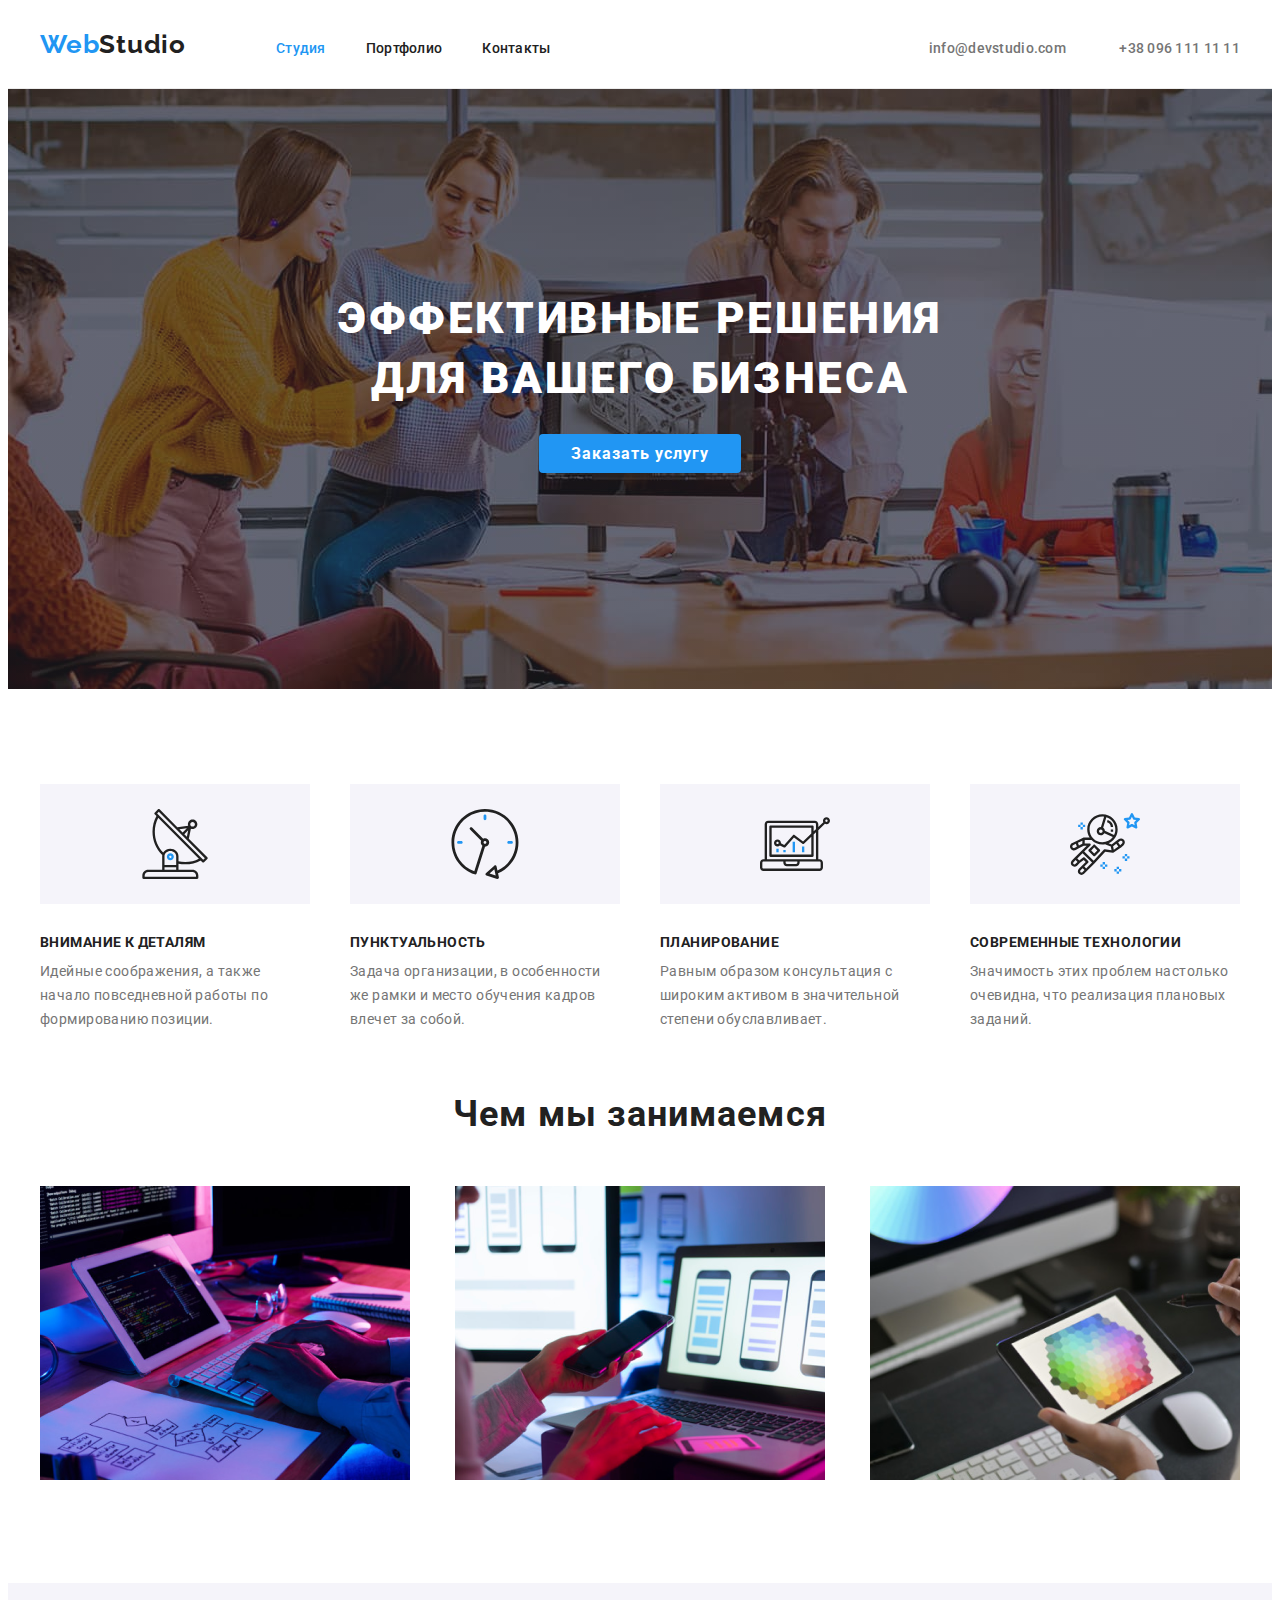
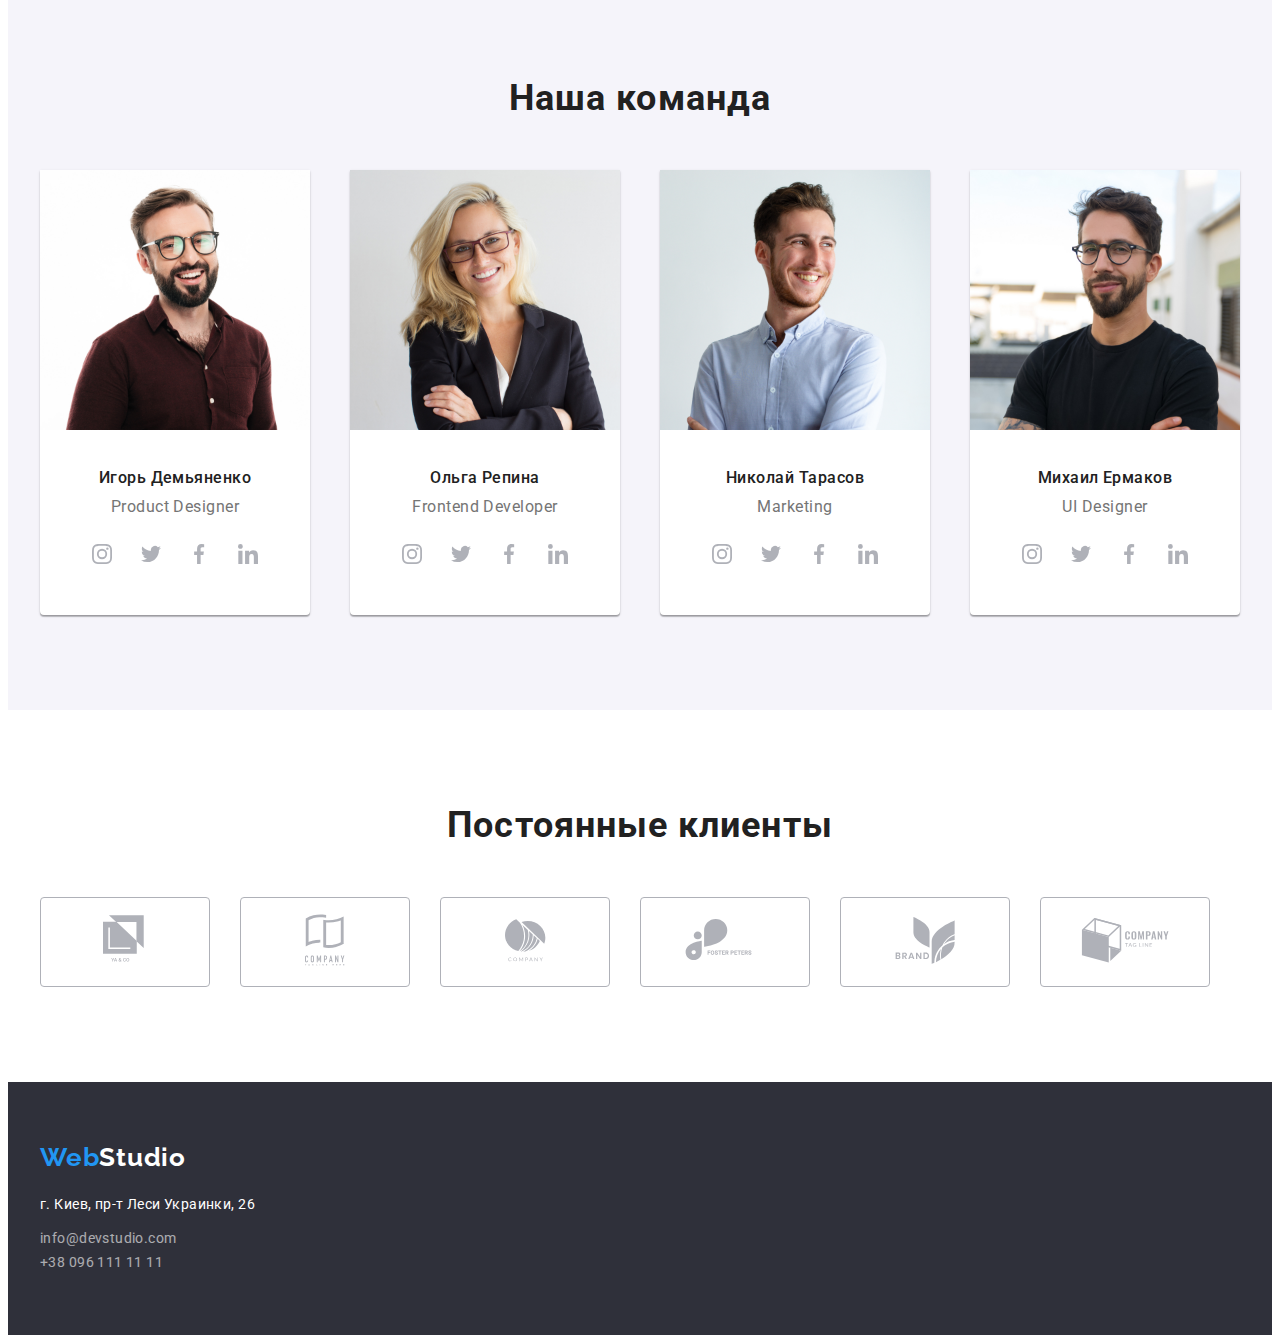
==== index.html @ 9a762fe2 "1" ====
<!DOCTYPE html>
<html lang="ru">

<head>
    <meta charset="UTF-8" />
    <meta name="viewport" content="width=device-width, initial-scale=1.0" />
    <title>Студия</title>
    <link
        href="https://fonts.googleapis.com/css2?family=Raleway:wght@700&family=Roboto:wght@400;500;700;900&display=swap"
        rel="stylesheet" />
    <link rel="stylesheet" href="https://cdnjs.cloudflare.com/ajax/libs/modern-normalize/1.0.0/modern-normalize.min.css"
        integrity="sha512-ISS7cAi1PEhQ8jnbJpJZMd29NlhNj4AWYyLOSp2CE/CsHxTCu+r+t0D2yoJudVrd0/8fTVPUVDzY5Tvli75u/g=="
        crossorigin="anonymous" />
    <link rel="stylesheet" href="./css/styles.css" />
</head>

<body>
    <!-- навигация+лого -->
    <header class="header">
        <div class="container">
            <nav class="main-nav">
                <a href="./index.html" class="logo"><span>Web</span>Studio</a>
                <ul class="site-nav list">
                    <li class="item"><a href="" class="site-nav current">Студия</a></li>
                    <li class="item">
                        <a href="./portfolio.html" class="site-nav">Портфолио</a>
                    </li>
                    <li class="item"><a href="" class="site-nav">Контакты</a></li>
                </ul>
                <div class="header-mail-tel">
                    <a href="mailto:" class="item">info@devstudio.com</a>
                    <a href="tel:" class="item">+38 096 111 11 11</a>
                </div>
            </nav>
        </div>
    </header>
    <main>
        <!-- Герой -->
        <div class="overlay">
            <section class="hero">
                <div class="container">
                    <h1 class="hero-title">
                        Эффективные решения<br />для вашего бизнеса
                    </h1>
                    <a href="" class="button">Заказать услугу</a>
                </div>
            </section>
        </div>
        <!-- Особенности -->
        <section class="section">
            <div class="container">
                <!-- <h2>Особенности</h2> -->
                <ul class="section-features list">
                    <li class="features-icons">
                        <svg class="icon-antenna" width="70" height="70">
                            <use href="./img/sprite.svg#icon-antenna"></use>
                        </svg>
                        <h3 class="section-title-features">Внимание к деталям</h3>
                        <p class="selection-text">
                            Идейные соображения, а также начало повседневной работы по
                            формированию позиции.
                        </p>
                    </li>
                    <li class="features-icons">
                        <svg class="icon-antenna" width="70" height="70">
                            <use href="./img/sprite.svg#icon-clock"></use>
                        </svg>
                        <h3 class="section-title-features">Пунктуальность</h3>
                        <p class="selection-text">
                            Задача организации, в особенности же рамки и место обучения
                            кадров влечет за собой.
                        </p>
                    </li>
                    <li class="features-icons">
                        <svg class="icon-antenna" width="70" height="70">
                            <use href="./img/sprite.svg#icon-diagram"></use>
                        </svg>
                        <h3 class="section-title-features">Планирование</h3>
                        <p class="selection-text">
                            Равным образом консультация с широким активом в значительной
                            степени обуславливает.
                        </p>
                    </li>
                    <li class="features-icons">
                        <svg class="icon-antenna" width="70" height="70">
                            <use href="./img/sprite.svg#icon-astronaut"></use>
                        </svg>
                        <h3 class="section-title-features">Современные технологии</h3>
                        <p class="selection-text">
                            Значимость этих проблем настолько очевидна, что реализация
                            плановых заданий.
                        </p>
                    </li>
                </ul>
            </div>
        </section>
        <!-- Чем мы занимаемся -->
        <section class="section center">
            <div class="container">
                <h2 class="section-title">Чем мы занимаемся</h2>
                <ul class="img-works list">
                    <li><img src="./img/img.png" alt="компьютер" width="370" /></li>
                    <li><img src="./img/img1.png" alt="телефон" width="370" /></li>
                    <li><img src="./img/img2.png" alt="планшет" width="370" /></li>
                </ul>
            </div>
        </section>
        <!-- Наша команда -->
        <section class="section center team no-padding-bottom">
            <div class="container">
                <h2 class="section-title">Наша команда</h2>
                <ul class="section-names list">
                    <li class="sectin-names-shadow">
                        <img src="./img/1.jpg" alt="Игорь" width="270" />
                        <div class="section-title-name-position">
                            <h3 class="section-title-names">Игорь Демьяненко</h3>
                            <p class="section-title-position">Product Designer</p>
                            <div class="names-social-icons-inst"></div>
                            <div class="names-social-icons-twiter"></div>
                            <div class="names-social-icons-faceb"></div>
                            <div class="names-social-icons-in"></div>
                        </div>
                    </li>
                    <li class="sectin-names-shadow">
                        <img src="./img/2.jpg" alt="Ольга" width="270" />
                        <div class="section-title-name-position">
                            <h3 class="section-title-names">Ольга Репина</h3>
                            <p class="section-title-position">Frontend Developer</p>
                            <div class="names-social-icons-inst"></div>
                            <div class="names-social-icons-twiter"></div>
                            <div class="names-social-icons-faceb"></div>
                            <div class="names-social-icons-in"></div>
                        </div>
                    </li>
                    <li class="sectin-names-shadow">
                        <img src="./img/3.jpg" alt="Николай" width="270" />
                        <div class="section-title-name-position">
                            <h3 class="section-title-names">Николай Тарасов</h3>
                            <p class="section-title-position">Marketing</p>
                            <div class="names-social-icons-inst"></div>
                            <div class="names-social-icons-twiter"></div>
                            <div class="names-social-icons-faceb"></div>
                            <div class="names-social-icons-in"></div>
                        </div>
                    </li>
                    <li class="sectin-names-shadow">
                        <img src="./img/4.jpg" alt="Михаил" width="270" />
                        <div class="section-title-name-position">
                            <h3 class="section-title-names">Михаил Ермаков</h3>
                            <p class="section-title-position">UI Designer</p>
                            <div class="names-social-icons-inst"></div>
                            <div class="names-social-icons-twiter"></div>
                            <div class="names-social-icons-faceb"></div>
                            <div class="names-social-icons-in"></div>
                        </div>
                    </li>
                </ul>
            </div>
        </section>
        <!-- Постоянные клиенты -->
        <section class="section center">
            <div class="container">
                <h2 class="section-title">Постоянные клиенты</h2>
                <ul class="clients list">
                    <li class="">
                        <button class="clients-button list">
                            <svg class="clients-icons-logoone" width="45px" height="50px">
                                <use href="./img/sprite.svg#icon-logo-1"></use>
                            </svg>
                        </button>
                    </li>
                    <li class="">
                        <button class="clients-button list">
                            <svg class="clients-icons-logotwo" width="40px" height="52px">
                                <use href="./img/sprite.svg#icon-logo-2"></use>
                            </svg>
                        </button>
                    </li>
                    <li class="">
                        <button class="clients-button list">
                            <svg class="clients-icons-logothree" width="41px" height="43px">
                                <use href="./img/sprite.svg#icon-logo-3"></use>
                            </svg>
                        </button>
                    </li>
                    <li class="">
                        <button class="clients-button list">
                            <svg class="clients-icons-logofour" width="80px" height="42px">
                                <use href="./img/sprite.svg#icon-logo-4"></use>
                            </svg>
                        </button>
                    </li>
                    <li class="">
                        <button class="clients-button list">
                            <svg class="clients-icons-logofive" width="60px" height="47px">
                                <use href="./img/sprite.svg#icon-logo-5"></use>
                            </svg>
                        </button>
                    </li>
                    <li class="">
                        <button class="clients-button list">
                            <svg class="clients-icons-logosix" width="89px" height="45px">
                                <use href="./img/sprite.svg#icon-logo-6"></use>
                            </svg>
                        </button>
                    </li>
                </ul>
            </div>
        </section>
    </main>
    <!-- Подвал -->
    <footer class="footer">
        <div class="container">
            <a href="./index.html" class="logo-footer"><span>Web</span>Studio</a>
            <ul class="footer-contacts list">
                <li class="footer-address">г. Киев, пр-т Леси Украинки, 26</li>
                <li class="footer-address-mail-tel">
                    <a href="mailto:">info@devstudio.com</a>
                </li>
                <li class="footer-address-mail-tel">
                    <a href="tel:">+38 096 111 11 11</a>
                </li>
            </ul>
        </div>
    </footer>
</body>

</html>
---- css/styles.css ----
:root {
  --primary-text-color: #212121;
  --title-text-color: #757575;
  --accent-color: #2196f3;
  --white-color: #ffffff;
  --background: #2f303a;
  --button-bgr: #f5f4fa;
  --bacground-secondary: #f5f4fa;
  --icons: #afb1b8;
}

body {
  background: #ffffff;
  color: #212121;
  font-family: Roboto, sans-serif;
}

/* Цвет основного текста #212121; */
/* вторичный текст текста  #757575 */
/* белый #FFFFFF */
/* акцент #2196F3 */
/* вторичный цвет фона #E5E5E5 */
h1,
h2,
h3,
h4,
p {
  margin: 0;
}
.logo,
.logo-footer {
  color: var(--primary-text-color);
  font-family: Raleway;
  font-weight: 700;
  font-size: 26px;
  line-height: 1.192;
  letter-spacing: 0.03em;
  text-decoration: none;
}
.logo span {
  color: var(--accent-color);
}
.container {
  width: 1200px;
  padding-left: 15px;
  padding-right: 15px;
  margin-left: auto;
  margin-right: auto;
}

/* header */

.header {
  font-size: 14px;
  line-height: 1.142;
  letter-spacing: 0.02em;
  padding-top: 7px;
  padding-bottom: 7px;
  border-bottom: 1px solid #ececec;
}
.main-nav {
  display: flex;
  align-items: baseline;
}
.site-nav {
  display: flex;
  padding-top: 25px;
  padding-bottom: 25px;
}
.site-nav a {
  color: var(--primary-text-color);
  text-decoration: none;
  font-weight: 500;
  margin: 0;
}
.site-nav .item + .item {
  margin-left: 40px;
}
.site-nav .item {
  list-style: none;
  display: block;
  margin-left: 90px;
}
.site-nav :hover,
.site-nav :focus {
  color: var(--accent-color);
}
.site-nav.current {
  color: var(--accent-color);
}
.header-mail-tel a {
  color: var(--title-text-color);
  font-weight: 500;
  font-size: 14px;
  line-height: 1.142;
  letter-spacing: 0.02em;
  text-decoration: none;
}
.header-mail-tel .item + .item {
  padding-left: 50px;
}
.header-mail-tel :hover,
.header-mail-tel :focus {
  color: var(--accent-color);
}
.header-mail-tel {
  margin-left: auto;
}

/* Герой */
.overlay {
  max-width: 1600px;
  min-height: 600px;
  margin-left: auto;
  margin-right: auto;
  background-image: linear-gradient(
      to right,
      rgba(47, 48, 58, 0.4),
      rgba(47, 48, 58, 0.4)
    ),
    url(../img/bg.jpg);
  background-repeat: no-repeat;
  background-position: center;
  background-size: cover;
}
.hero {
  text-align: center;
  margin: 0;
  padding-bottom: 200px;
  padding-top: 200px;
}
.hero-title {
  margin: 0;
  font-weight: 900;
  font-size: 44px;
  line-height: 1.363;
  letter-spacing: 0.06em;
  text-transform: uppercase;
  color: var(--white-color);
  padding-bottom: 30px;
}
/* Button */
.button {
  min-width: 200px;
  color: var(--white-color);
  background: var(--accent-color);
  border-radius: 4px;
  padding: 10px 32px;
  font-weight: bold;
  font-size: 16px;
  line-height: 1.875;
  text-decoration: none;
  letter-spacing: 0.06em;
  box-shadow: 0px 4px 4px rgba(0, 0, 0, 0.15);
}
.button-portfolio {
  display: inline-block;
  list-style: none;
  font-size: 16px;
  line-height: 1.625;
  letter-spacing: 0.03em;
  padding-bottom: 50px;
  margin: 0;
  padding-left: 0;
}
.button-portfolio-item {
  background: var(--button-bgr);
  border-radius: 4px;
  color: var(--primary-text-color);
  padding: 6px 22px;
  border: none;
  line-height: 1.625;
  text-align: center;
  font-weight: 500;
}
.button-portfolio-item:hover,
.button-portfolio-item:focus {
  min-width: 70px;
  border-radius: 4px;
  color: var(--white-color);
  background-color: var(--accent-color);
  text-align: center;
  border: none;
  box-shadow: 0px 4px 4px rgba(0, 0, 0, 0.15);
  cursor: pointer;
}
.button-portfolio {
  display: flex;
  justify-content: center;
}
.button-portfolio .item + .item {
  margin-left: 8px;
}
/* Особенности */
section {
  color: var(--title-text-color);
  font-size: 14px;
  line-height: 1.714;
  letter-spacing: 0.03em;
  padding-top: 95px;
  padding-bottom: 95px;
}
.section-features {
  display: flex;
  justify-content: space-between;
}
.features-icons {
  height: 120px;
  background-color: var(--bacground-secondary);
}
.icon-antenna {
  display: flex;
  height: 120px;
  margin: auto;
}
.section-title-features {
  /* width: 270px; */
  color: var(--primary-text-color);
  font-weight: 700;
  font-size: 14px;
  line-height: 1.142;
  text-transform: uppercase;
  padding-top: 30px;
  padding-bottom: 10px;
  margin-top: 0;
}
.selection-text {
  width: 270px;
  /* padding-top: 0; */
}
.section li {
  list-style: none;
}
.list {
  padding: 0;
  margin: 0;
}
/* Чем мы занимаемся */
.section-title {
  font-weight: 700;
  font-size: 36px;
  line-height: 1.166;
  text-align: center;
  letter-spacing: 0.03em;
  color: var(--primary-text-color);
  margin-top: 0;
  padding-bottom: 50px;
}
.img-works {
  display: flex;
  justify-content: space-between;
}
.center {
  text-align: center;
}
/* наша команда */
.team {
  background-color: var(--bacground-secondary);
  margin-bottom: 0;
  padding-top: 95px;
}
.section-names {
  display: flex;
  justify-content: space-between;
  padding-bottom: 95px;
}
.section-title-names,
.section-title-position {
  color: var(--primary-text-color);
  font-weight: 500;
  font-size: 16px;
  line-height: 1.187;
  letter-spacing: 0.03em;
}
.section-title-name-position {
  padding: 30px 0;
}
.section-title-position {
  color: var(--title-text-color);
  font-weight: normal;
  padding-top: 10px;
  padding-bottom: 16px;
}
.sectin-names-shadow {
  background: var(--white-color);
  box-shadow: 0px 1px 3px rgba(0, 0, 0, 0.12), 0px 1px 1px rgba(0, 0, 0, 0.14),
    0px 2px 1px rgba(0, 0, 0, 0.2);
  border-radius: 0px 0px 4px 4px;
}
.names-social-icons-inst {
  display: inline-block;
  height: 45px;
  width: 45px;
  background-image: url(../img/instagram\ 2.svg);
  background-repeat: no-repeat;
  background-position: center;
  background-size: 20px;
}
.names-social-icons-twiter {
  display: inline-block;
  height: 45px;
  width: 45px;
  background-image: url(../img/twitter\ 1.svg);
  background-repeat: no-repeat;
  background-position: center;
  background-size: 20px;
}
.names-social-icons-faceb {
  display: inline-block;
  height: 45px;
  width: 45px;
  background-image: url(../img/facebook\ 1.svg);
  background-repeat: no-repeat;
  background-position: center;
  background-size: 20px;
}
.names-social-icons-in {
  display: inline-block;
  height: 45px;
  width: 45px;
  background-image: url(../img/linkedin\ 1.svg);
  background-repeat: no-repeat;
  background-position: center;
  background-size: 20px;
}
/* Постоянные клиенты */
.clients {
  display: inline-flex;
}
/* .actions {
  display: grid;
  width: 170px;
  height: 90px;
  border: 1px solid #afb1b8;
  box-sizing: border-box;
  border-radius: 4px;
  margin-right: 30px;
} */
.clients-button {
  width: 170px;
  height: 90px;
  border: 1px solid #afb1b8;
  border-radius: 4px;
  margin-right: 30px;
  background: transparent;
  cursor: pointer;
}
.clients-icons-logoone,
.clients-icons-logotwo,
.clients-icons-logothree,
.clients-icons-logofour,
.clients-icons-logofive,
.clients-icons-logosix {
  fill: var(--icons);
}
.clients-icons-logoone:hover,
.clients-icons-logotwo:hover,
.clients-icons-logothree:hover,
.clients-icons-logofour:hover,
.clients-icons-logofive:hover,
.clients-icons-logosix:hover {
  fill: var(--accent-color);
}
.clients-button:hover {
  border-color: var(--accent-color);
}
/* подвал */
.footer {
  background: var(--background);
  padding-top: 60px;
  padding-bottom: 60px;
}
.logo-footer {
  color: var(--white-color);
}
.footer-contacts {
  font-size: 14px;
  line-height: 1.714;
  letter-spacing: 0.03em;
  list-style: none;
  padding-top: 20px;
}
.footer-address,
.footer-address-mail-tel a {
  text-decoration: none;
  color: var(--white-color);
  padding-bottom: 10px;
}
.footer-address-mail-tel a {
  color: var(--white-color);
  opacity: 60%;
  padding-bottom: 10px;
}
.footer-address-mail-tel a:hover {
  color: var(--accent-color);
  opacity: 100%;
}
.logo-footer span {
  color: var(--accent-color);
}
/* Портфолио */
.portfolio-works {
  display: flex;
  flex-wrap: wrap;
  justify-content: space-between;
  list-style: none;
}
.portfolio-title-text {
  padding: 20px 24px;
}
.portfolio-works-title {
  color: var(--primary-text-color);
  font-weight: 700;
  font-size: 18px;
  line-height: 2;
  letter-spacing: 0.06em;
  margin: 0;
}
.portfolio-works-text {
  color: var(--title-text-color);
  font-size: 16px;
  line-height: 1.875;
  letter-spacing: 0.03em;
  margin: 0;
  padding-top: 4px;
}
.outline {
  border: 1px solid #ececec;
  margin-bottom: 30px;
}
.no-margin-bottom {
  padding-bottom: 65px;
}
.no-padding-bottom {
  padding-bottom: 0;
}
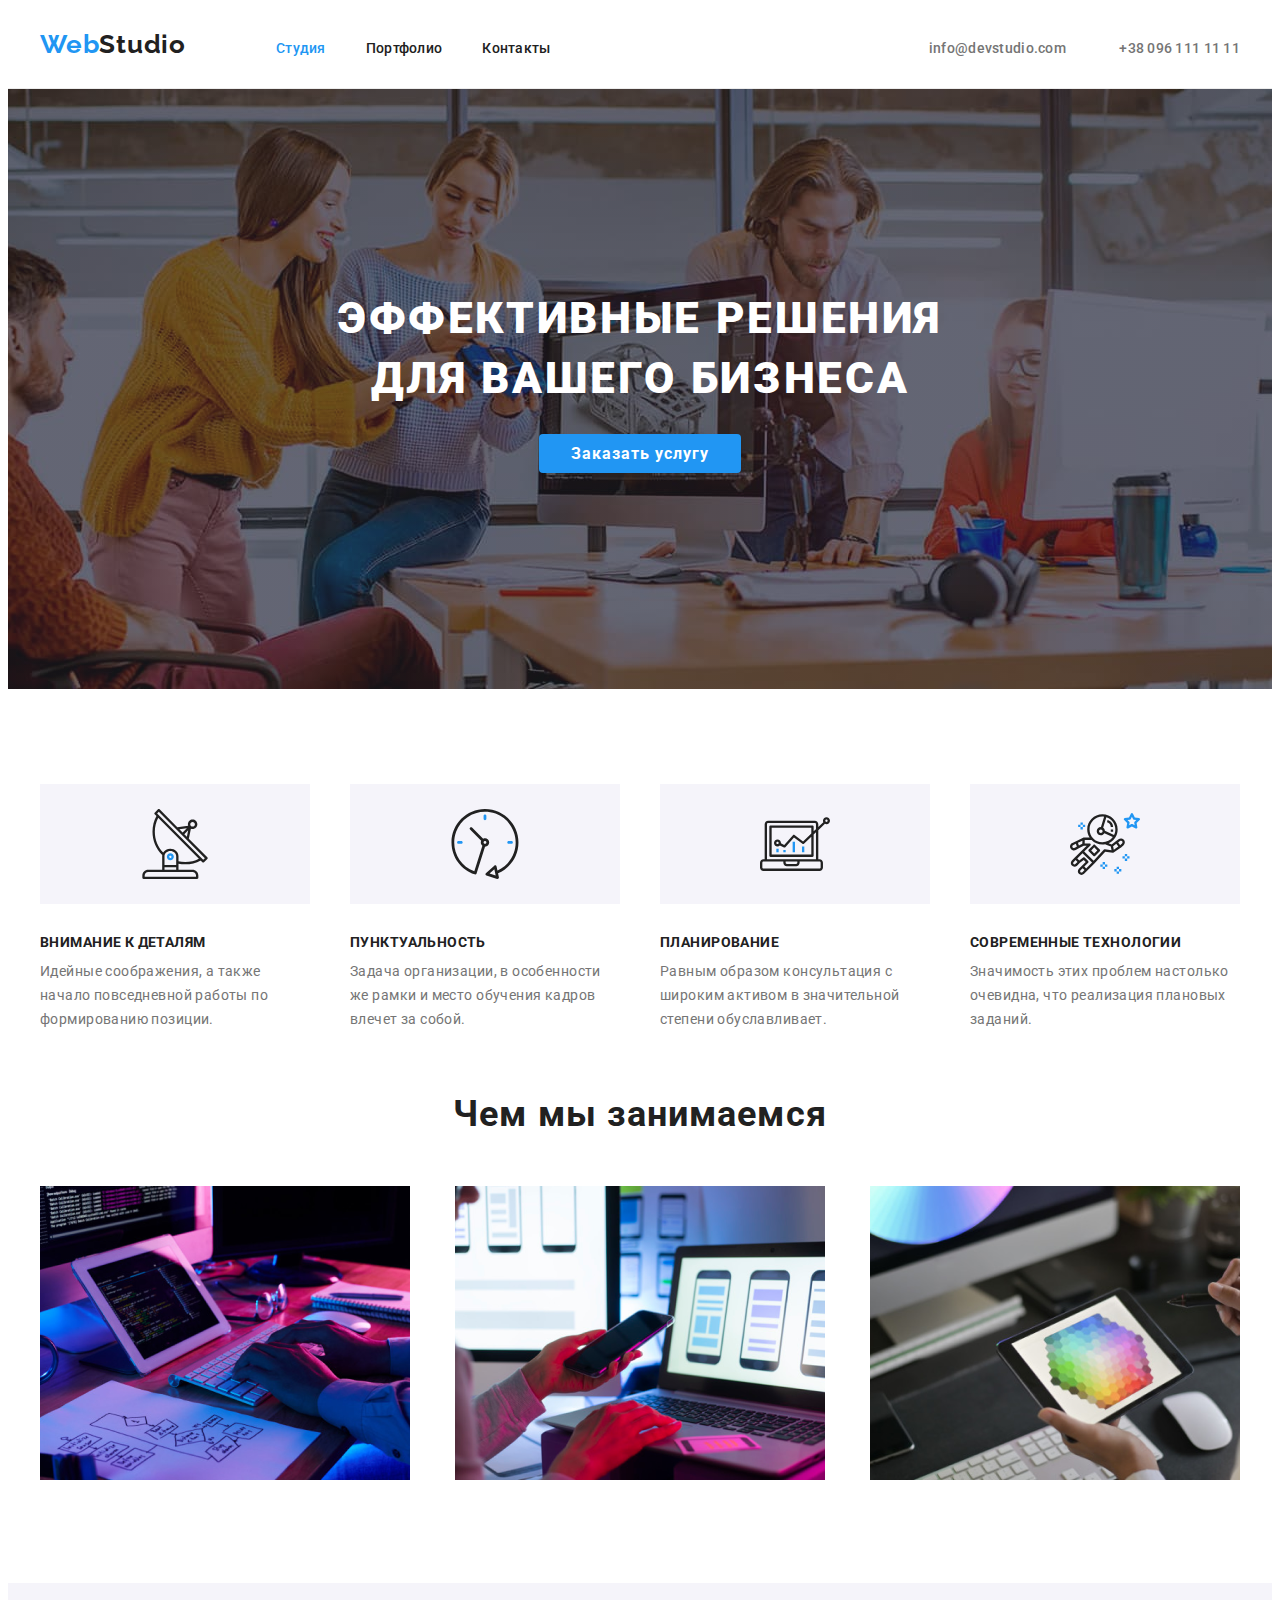
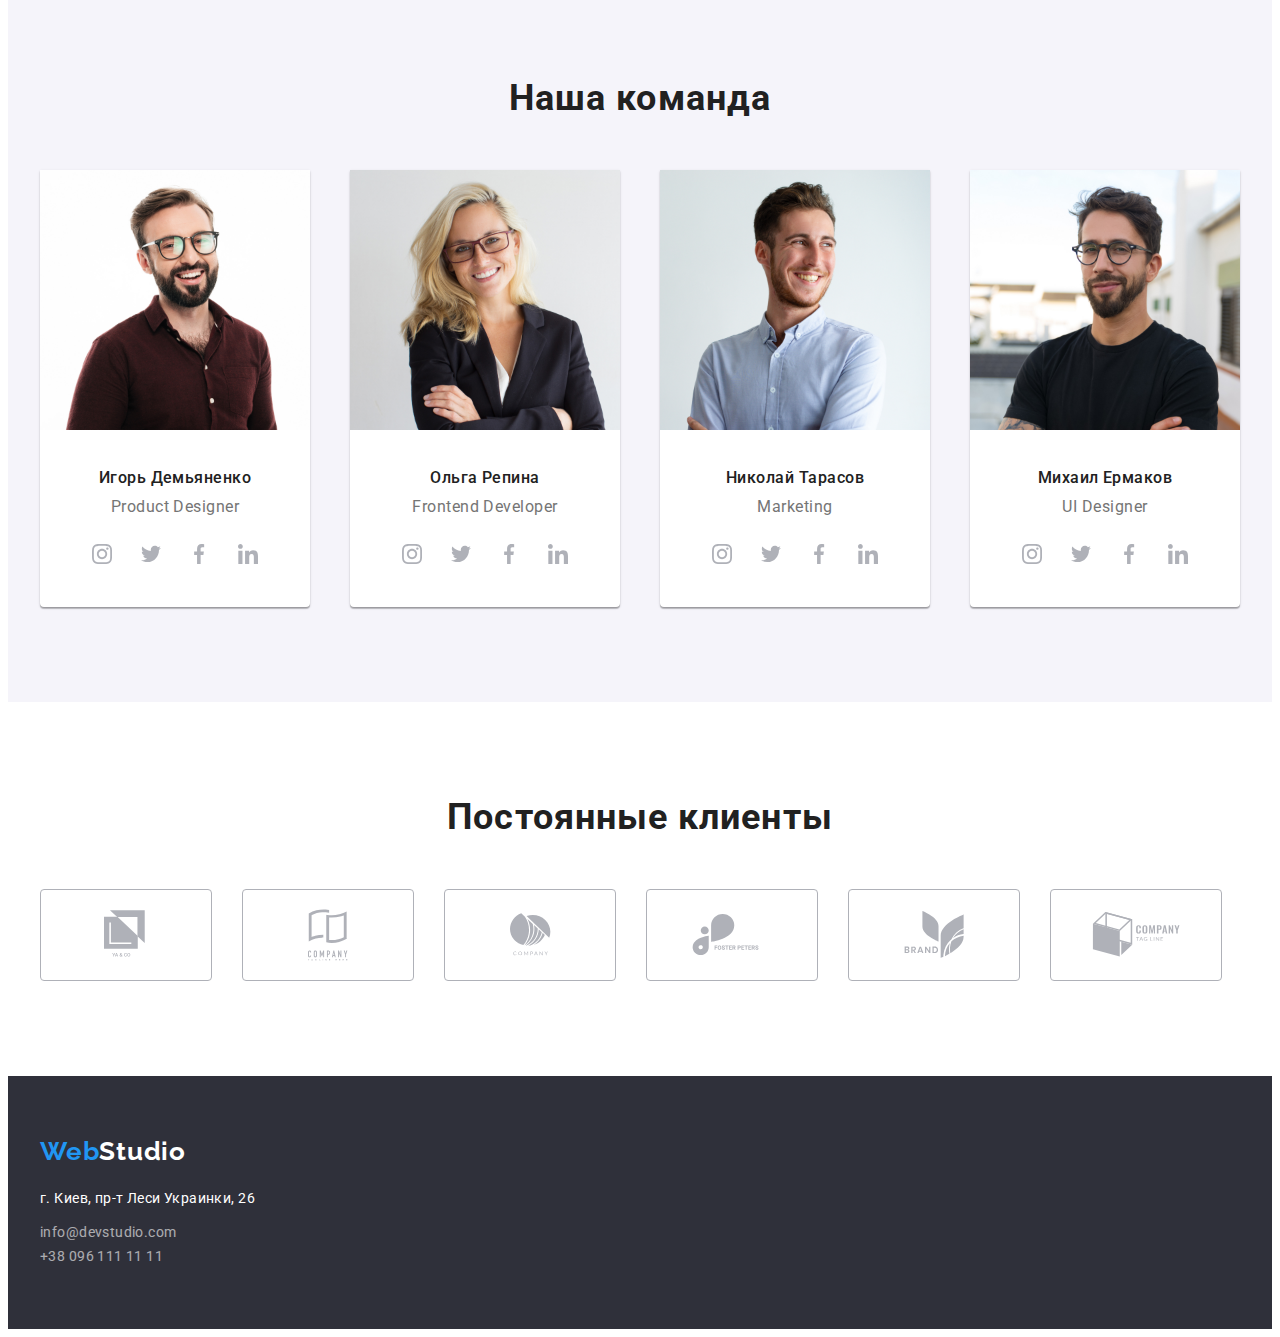
==== commit 3e4f0400: "1" ====
--- a/index.html
+++ b/index.html
@@ -110,48 +110,128 @@
             <div class="container">
                 <h2 class="section-title">Наша команда</h2>
                 <ul class="section-names list">
-                    <li class="sectin-names-shadow">
+                    <li class="section-names-shadow">
                         <img src="./img/1.jpg" alt="Игорь" width="270" />
                         <div class="section-title-name-position">
                             <h3 class="section-title-names">Игорь Демьяненко</h3>
                             <p class="section-title-position">Product Designer</p>
-                            <div class="names-social-icons-inst"></div>
-                            <div class="names-social-icons-twiter"></div>
-                            <div class="names-social-icons-faceb"></div>
-                            <div class="names-social-icons-in"></div>
+                            <a href="" class="link-social-icons decoration-no">
+                                <svg class="names-social-icons" width="20" height="20">
+                                    <use href="../img/sprite.svg#icon-instagram">
+                                    </use>
+                                </svg>
+                            </a>
+                            <a href="" class="link-social-icons decoration-no">
+                                <svg class="names-social-icons" width="20" height="20">
+                                    <use href="../img/sprite.svg#icon-twitter">
+                                    </use>
+                                </svg>
+                            </a>
+                            <a href="" class="link-social-icons decoration-no">
+                                <svg class="names-social-icons" width="20" height="20">
+                                    <use href="../img/sprite.svg#icon-facebook">
+                                    </use>
+                                </svg>
+                            </a>
+                            <a href="" class="link-social-icons decoration-no">
+                                <svg class="names-social-icons" width="20" height="20">
+                                    <use href="../img/sprite.svg#icon-linkedin">
+                                    </use>
+                                </svg>
+                            </a>
                         </div>
                     </li>
-                    <li class="sectin-names-shadow">
+                    <li class="section-names-shadow">
                         <img src="./img/2.jpg" alt="Ольга" width="270" />
-                        <div class="section-title-name-position">
+                        <div class="section-title-name-position list">
                             <h3 class="section-title-names">Ольга Репина</h3>
                             <p class="section-title-position">Frontend Developer</p>
-                            <div class="names-social-icons-inst"></div>
-                            <div class="names-social-icons-twiter"></div>
-                            <div class="names-social-icons-faceb"></div>
-                            <div class="names-social-icons-in"></div>
+                            <a href="" class="link-social-icons decoration-no">
+                                <svg class="names-social-icons" width="20" height="20">
+                                    <use href="../img/sprite.svg#icon-instagram">
+                                    </use>
+                                </svg>
+                            </a>
+                            <a href="" class="link-social-icons decoration-no">
+                                <svg class="names-social-icons" width="20" height="20">
+                                    <use href="../img/sprite.svg#icon-twitter">
+                                    </use>
+                                </svg>
+                            </a>
+                            <a href="" class="link-social-icons decoration-no">
+                                <svg class="names-social-icons" width="20" height="20">
+                                    <use href="../img/sprite.svg#icon-facebook">
+                                    </use>
+                                </svg>
+                            </a>
+                            <a href="" class="link-social-icons decoration-no">
+                                <svg class="names-social-icons" width="20" height="20">
+                                    <use href="../img/sprite.svg#icon-linkedin">
+                                    </use>
+                                </svg>
+                            </a>
                         </div>
                     </li>
-                    <li class="sectin-names-shadow">
+                    <li class="section-names-shadow">
                         <img src="./img/3.jpg" alt="Николай" width="270" />
                         <div class="section-title-name-position">
                             <h3 class="section-title-names">Николай Тарасов</h3>
                             <p class="section-title-position">Marketing</p>
-                            <div class="names-social-icons-inst"></div>
-                            <div class="names-social-icons-twiter"></div>
-                            <div class="names-social-icons-faceb"></div>
-                            <div class="names-social-icons-in"></div>
+                            <a href="" class="link-social-icons decoration-no">
+                                <svg class="names-social-icons" width="20" height="20">
+                                    <use href="../img/sprite.svg#icon-instagram">
+                                    </use>
+                                </svg>
+                            </a>
+                            <a href="" class="link-social-icons decoration-no">
+                                <svg class="names-social-icons" width="20" height="20">
+                                    <use href="../img/sprite.svg#icon-twitter">
+                                    </use>
+                                </svg>
+                            </a>
+                            <a href="" class="link-social-icons decoration-no">
+                                <svg class="names-social-icons" width="20" height="20">
+                                    <use href="../img/sprite.svg#icon-facebook">
+                                    </use>
+                                </svg>
+                            </a>
+                            <a href="" class="link-social-icons decoration-no">
+                                <svg class="names-social-icons" width="20" height="20">
+                                    <use href="../img/sprite.svg#icon-linkedin">
+                                    </use>
+                                </svg>
+                            </a>
                         </div>
                     </li>
-                    <li class="sectin-names-shadow">
+                    <li class="section-names-shadow">
                         <img src="./img/4.jpg" alt="Михаил" width="270" />
                         <div class="section-title-name-position">
                             <h3 class="section-title-names">Михаил Ермаков</h3>
                             <p class="section-title-position">UI Designer</p>
-                            <div class="names-social-icons-inst"></div>
-                            <div class="names-social-icons-twiter"></div>
-                            <div class="names-social-icons-faceb"></div>
-                            <div class="names-social-icons-in"></div>
+                            <a href="" class="link-social-icons decoration-no">
+                                <svg class="names-social-icons" width="20" height="20">
+                                    <use href="../img/sprite.svg#icon-instagram">
+                                    </use>
+                                </svg>
+                            </a>
+                            <a href="" class="link-social-icons decoration-no">
+                                <svg class="names-social-icons" width="20" height="20">
+                                    <use href="../img/sprite.svg#icon-twitter">
+                                    </use>
+                                </svg>
+                            </a>
+                            <a href="" class="link-social-icons decoration-no">
+                                <svg class="names-social-icons" width="20" height="20">
+                                    <use href="../img/sprite.svg#icon-facebook">
+                                    </use>
+                                </svg>
+                            </a>
+                            <a href="" class="link-social-icons decoration-no">
+                                <svg class="names-social-icons" width="20" height="20">
+                                    <use href="../img/sprite.svg#icon-linkedin">
+                                    </use>
+                                </svg>
+                            </a>
                         </div>
                     </li>
                 </ul>
@@ -163,46 +243,46 @@
                 <h2 class="section-title">Постоянные клиенты</h2>
                 <ul class="clients list">
                     <li class="">
-                        <button class="clients-button list">
-                            <svg class="clients-icons-logoone" width="45px" height="50px">
+                        <a href="" class="clients-button list">
+                            <svg class="clients-icons" width="45px" height="50px">
                                 <use href="./img/sprite.svg#icon-logo-1"></use>
                             </svg>
-                        </button>
-                    </li>
-                    <li class="">
-                        <button class="clients-button list">
-                            <svg class="clients-icons-logotwo" width="40px" height="52px">
+                        </a>
+                    </li>
+                    <li class="">
+                        <a href="" class="clients-button list">
+                            <svg class="clients-icons" width="40px" height="52px">
                                 <use href="./img/sprite.svg#icon-logo-2"></use>
                             </svg>
-                        </button>
-                    </li>
-                    <li class="">
-                        <button class="clients-button list">
-                            <svg class="clients-icons-logothree" width="41px" height="43px">
+                        </a>
+                    </li>
+                    <li class="">
+                        <a href="" class="clients-button list">
+                            <svg class="clients-icons" width="41px" height="43px">
                                 <use href="./img/sprite.svg#icon-logo-3"></use>
                             </svg>
-                        </button>
-                    </li>
-                    <li class="">
-                        <button class="clients-button list">
-                            <svg class="clients-icons-logofour" width="80px" height="42px">
+                        </a>
+                    </li>
+                    <li class="">
+                        <a href="" class="clients-button list">
+                            <svg class="clients-icons" width="80px" height="42px">
                                 <use href="./img/sprite.svg#icon-logo-4"></use>
                             </svg>
-                        </button>
-                    </li>
-                    <li class="">
-                        <button class="clients-button list">
-                            <svg class="clients-icons-logofive" width="60px" height="47px">
+                        </a>
+                    </li>
+                    <li class="">
+                        <a class="clients-button list">
+                            <svg class="clients-icons" width="60px" height="47px">
                                 <use href="./img/sprite.svg#icon-logo-5"></use>
                             </svg>
-                        </button>
-                    </li>
-                    <li class="">
-                        <button class="clients-button list">
-                            <svg class="clients-icons-logosix" width="89px" height="45px">
+                        </a>
+                    </li>
+                    <li class="">
+                        <a class="clients-button list">
+                            <svg class="clients-icons" width="89px" height="45px">
                                 <use href="./img/sprite.svg#icon-logo-6"></use>
                             </svg>
-                        </button>
+                        </a>
                     </li>
                 </ul>
             </div>
--- a/css/styles.css
+++ b/css/styles.css
@@ -235,6 +235,7 @@
   padding: 0;
   margin: 0;
 }
+
 /* Чем мы занимаемся */
 .section-title {
   font-weight: 700;
@@ -281,62 +282,37 @@
   padding-top: 10px;
   padding-bottom: 16px;
 }
-.sectin-names-shadow {
+.section-names-shadow {
   background: var(--white-color);
   box-shadow: 0px 1px 3px rgba(0, 0, 0, 0.12), 0px 1px 1px rgba(0, 0, 0, 0.14),
     0px 2px 1px rgba(0, 0, 0, 0.2);
   border-radius: 0px 0px 4px 4px;
 }
-.names-social-icons-inst {
-  display: inline-block;
+.decoration-no {
+  text-decoration: none;
+}
+.link-social-icons:hover {
+  background-color: var(--accent-color);
+  fill: var(--white-color);
+}
+.link-social-icons {
+  display: inline-flex;
+  justify-content: center;
+  align-items: center;
+  width: 45px;
   height: 45px;
-  width: 45px;
-  background-image: url(../img/instagram\ 2.svg);
-  background-repeat: no-repeat;
-  background-position: center;
-  background-size: 20px;
-}
-.names-social-icons-twiter {
-  display: inline-block;
-  height: 45px;
-  width: 45px;
-  background-image: url(../img/twitter\ 1.svg);
-  background-repeat: no-repeat;
-  background-position: center;
-  background-size: 20px;
-}
-.names-social-icons-faceb {
-  display: inline-block;
-  height: 45px;
-  width: 45px;
-  background-image: url(../img/facebook\ 1.svg);
-  background-repeat: no-repeat;
-  background-position: center;
-  background-size: 20px;
-}
-.names-social-icons-in {
-  display: inline-block;
-  height: 45px;
-  width: 45px;
-  background-image: url(../img/linkedin\ 1.svg);
-  background-repeat: no-repeat;
-  background-position: center;
-  background-size: 20px;
+  border-radius: 50%;
+  background-color: var(--white-color);
+  fill: var(--icons);
 }
 /* Постоянные клиенты */
 .clients {
-  display: inline-flex;
-}
-/* .actions {
-  display: grid;
-  width: 170px;
-  height: 90px;
-  border: 1px solid #afb1b8;
-  box-sizing: border-box;
-  border-radius: 4px;
-  margin-right: 30px;
-} */
+  display: flex;
+}
 .clients-button {
+  display: flex;
+  justify-content: center;
+  align-items: center;
   width: 170px;
   height: 90px;
   border: 1px solid #afb1b8;
@@ -345,23 +321,15 @@
   background: transparent;
   cursor: pointer;
 }
-.clients-icons-logoone,
-.clients-icons-logotwo,
-.clients-icons-logothree,
-.clients-icons-logofour,
-.clients-icons-logofive,
-.clients-icons-logosix {
+.clients-icons {
   fill: var(--icons);
 }
-.clients-icons-logoone:hover,
-.clients-icons-logotwo:hover,
-.clients-icons-logothree:hover,
-.clients-icons-logofour:hover,
-.clients-icons-logofive:hover,
-.clients-icons-logosix:hover {
+.clients-button:hover .clients-icons,
+.clients-button :focus {
   fill: var(--accent-color);
 }
-.clients-button:hover {
+.clients-button:hover,
+.clients-button:focus {
   border-color: var(--accent-color);
 }
 /* подвал */
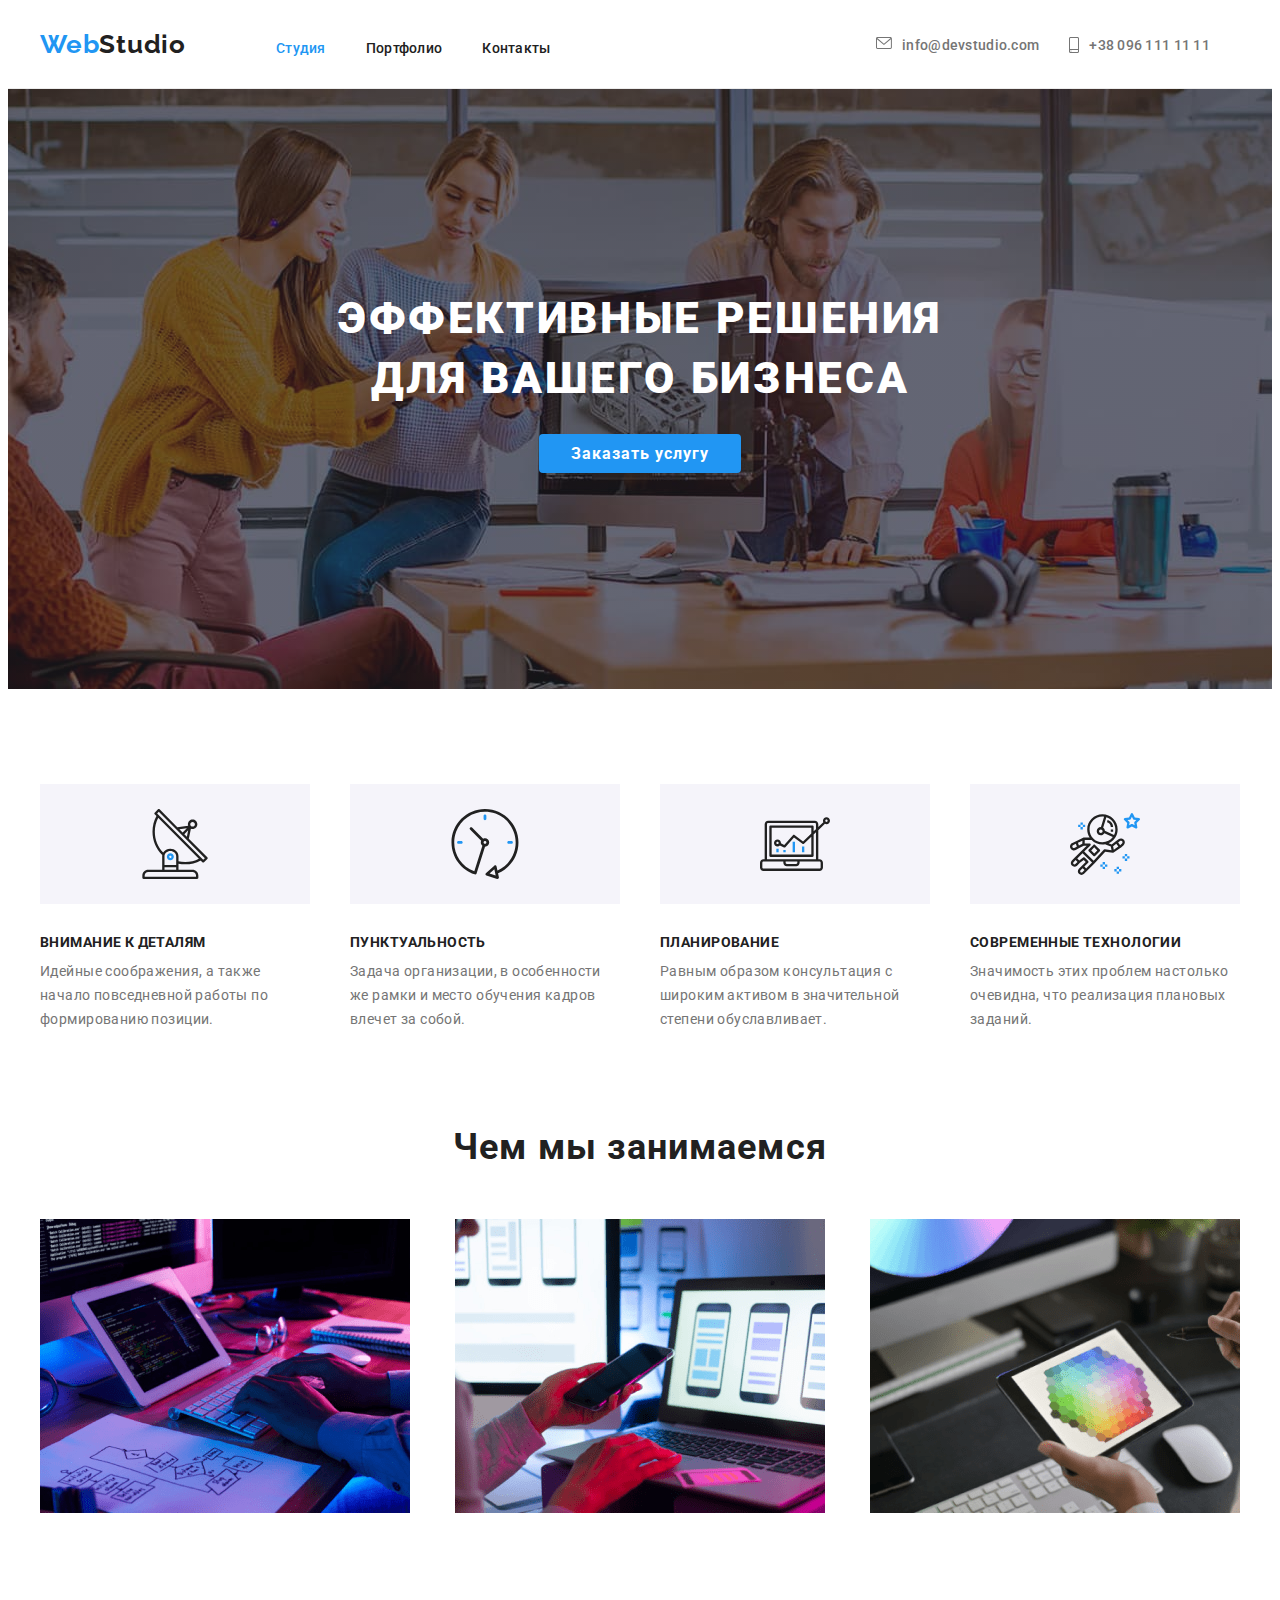
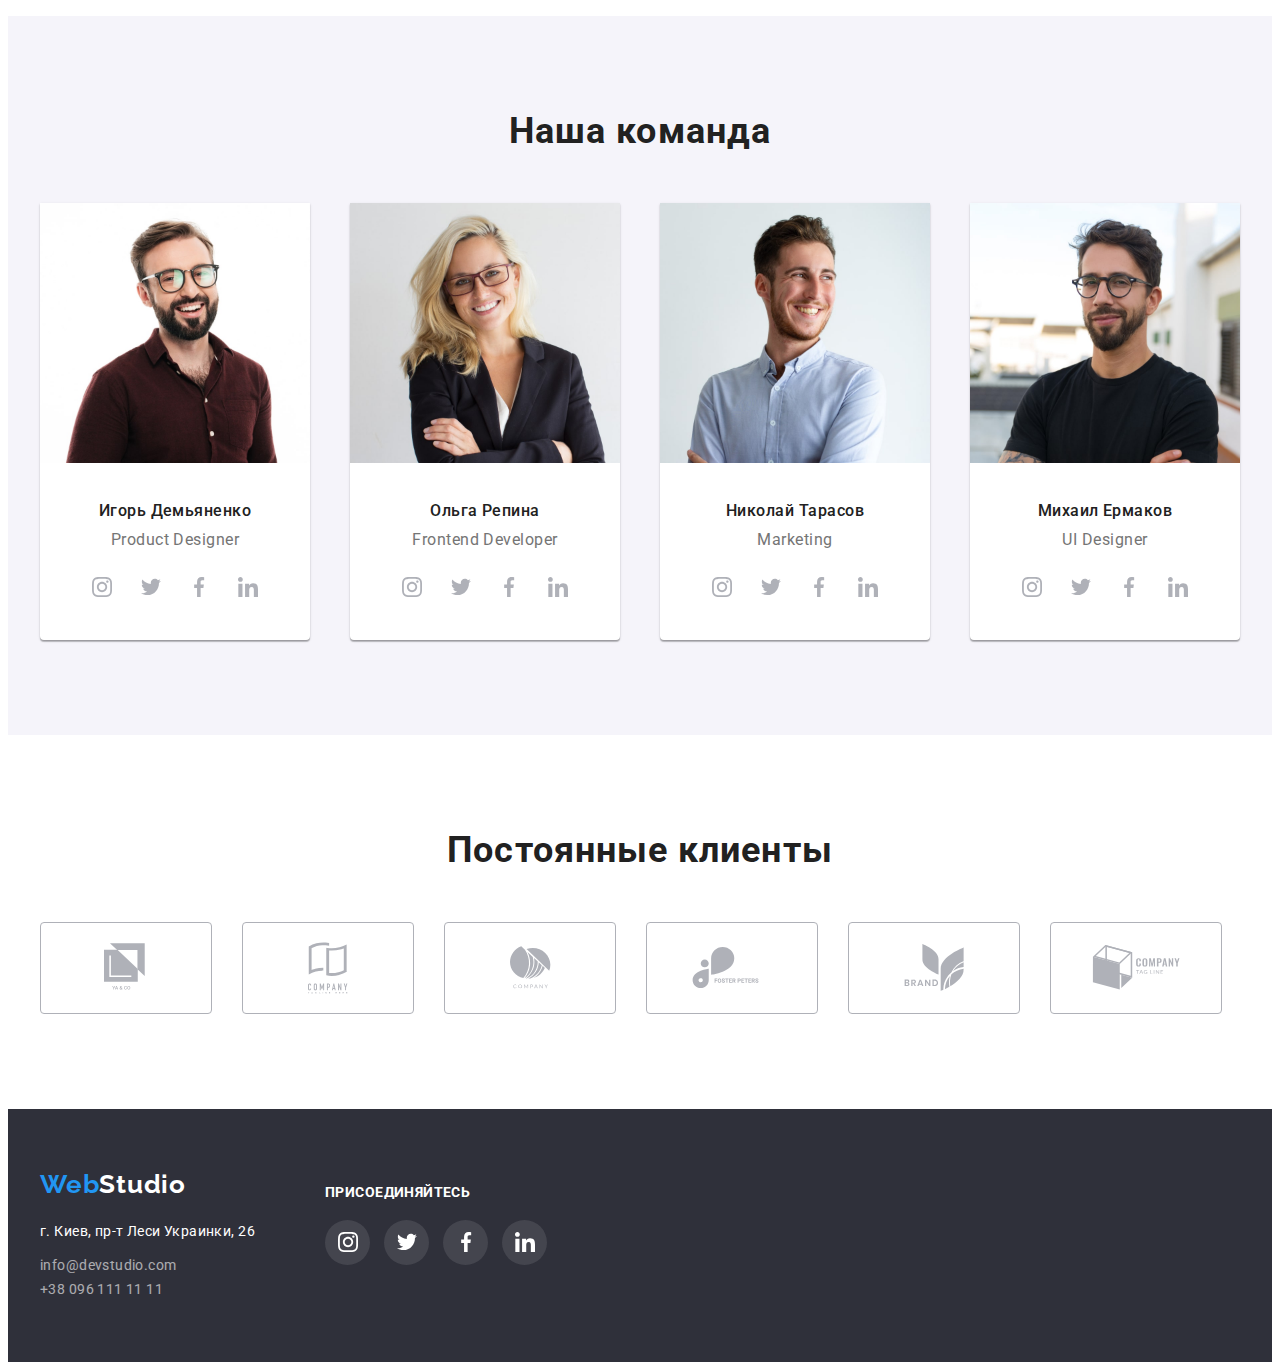
==== commit 6f290482: "1" ====
--- a/index.html
+++ b/index.html
@@ -28,8 +28,18 @@
                     <li class="item"><a href="" class="site-nav">Контакты</a></li>
                 </ul>
                 <div class="header-mail-tel">
-                    <a href="mailto:" class="item">info@devstudio.com</a>
-                    <a href="tel:" class="item">+38 096 111 11 11</a>
+                    <a href="" class="">
+                        <svg class="icon-contacts-header" width="16" height="12">
+                            <use href="./img/sprite.svg#icon-envelope"></use>
+                        </svg>
+                    </a>
+                    <a href="mailto:" class="items-contacts-header">info@devstudio.com</a>
+                    <a href="" class="link-icons-header">
+                        <svg class="icon-contacts-header" width="10" height="16">
+                            <use href="./img/sprite.svg#icon-smartphone"></use>
+                        </svg>
+                    </a>
+                    <a href="tel:" class="items-contacts-header">+38 096 111 11 11</a>
                 </div>
             </nav>
         </div>
@@ -47,14 +57,16 @@
             </section>
         </div>
         <!-- Особенности -->
-        <section class="section">
+        <section class="section no-padding-bottom">
             <div class="container">
                 <!-- <h2>Особенности</h2> -->
                 <ul class="section-features list">
                     <li class="features-icons">
-                        <svg class="icon-antenna" width="70" height="70">
-                            <use href="./img/sprite.svg#icon-antenna"></use>
-                        </svg>
+                        <div class="background">
+                            <svg class="icons-items" width="70" height="70">
+                                <use href="./img/sprite.svg#icon-antenna"></use>
+                            </svg>
+                        </div>
                         <h3 class="section-title-features">Внимание к деталям</h3>
                         <p class="selection-text">
                             Идейные соображения, а также начало повседневной работы по
@@ -62,9 +74,11 @@
                         </p>
                     </li>
                     <li class="features-icons">
-                        <svg class="icon-antenna" width="70" height="70">
-                            <use href="./img/sprite.svg#icon-clock"></use>
-                        </svg>
+                        <div class="background">
+                            <svg class="icons-items" width="70" height="70">
+                                <use href="./img/sprite.svg#icon-clock"></use>
+                            </svg>
+                        </div>
                         <h3 class="section-title-features">Пунктуальность</h3>
                         <p class="selection-text">
                             Задача организации, в особенности же рамки и место обучения
@@ -72,9 +86,11 @@
                         </p>
                     </li>
                     <li class="features-icons">
-                        <svg class="icon-antenna" width="70" height="70">
-                            <use href="./img/sprite.svg#icon-diagram"></use>
-                        </svg>
+                        <div class="background">
+                            <svg class="icons-items" width="70" height="70">
+                                <use href="./img/sprite.svg#icon-diagram"></use>
+                            </svg>
+                        </div>
                         <h3 class="section-title-features">Планирование</h3>
                         <p class="selection-text">
                             Равным образом консультация с широким активом в значительной
@@ -82,9 +98,11 @@
                         </p>
                     </li>
                     <li class="features-icons">
-                        <svg class="icon-antenna" width="70" height="70">
-                            <use href="./img/sprite.svg#icon-astronaut"></use>
-                        </svg>
+                        <div class="background">
+                            <svg class="icons-items" width="70" height="70">
+                                <use href="./img/sprite.svg#icon-astronaut"></use>
+                            </svg>
+                        </div>
                         <h3 class="section-title-features">Современные технологии</h3>
                         <p class="selection-text">
                             Значимость этих проблем настолько очевидна, что реализация
@@ -95,7 +113,7 @@
             </div>
         </section>
         <!-- Чем мы занимаемся -->
-        <section class="section center">
+        <section class="section">
             <div class="container">
                 <h2 class="section-title">Чем мы занимаемся</h2>
                 <ul class="img-works list">
@@ -122,19 +140,19 @@
                                 </svg>
                             </a>
                             <a href="" class="link-social-icons decoration-no">
-                                <svg class="names-social-icons" width="20" height="20">
+                                <svg class="" width="20" height="20">
                                     <use href="../img/sprite.svg#icon-twitter">
                                     </use>
                                 </svg>
                             </a>
                             <a href="" class="link-social-icons decoration-no">
-                                <svg class="names-social-icons" width="20" height="20">
+                                <svg class="" width="20" height="20">
                                     <use href="../img/sprite.svg#icon-facebook">
                                     </use>
                                 </svg>
                             </a>
                             <a href="" class="link-social-icons decoration-no">
-                                <svg class="names-social-icons" width="20" height="20">
+                                <svg class="" width="20" height="20">
                                     <use href="../img/sprite.svg#icon-linkedin">
                                     </use>
                                 </svg>
@@ -290,15 +308,48 @@
     </main>
     <!-- Подвал -->
     <footer class="footer">
-        <div class="container">
-            <a href="./index.html" class="logo-footer"><span>Web</span>Studio</a>
-            <ul class="footer-contacts list">
-                <li class="footer-address">г. Киев, пр-т Леси Украинки, 26</li>
-                <li class="footer-address-mail-tel">
-                    <a href="mailto:">info@devstudio.com</a>
-                </li>
-                <li class="footer-address-mail-tel">
-                    <a href="tel:">+38 096 111 11 11</a>
+        <div class="container footer-container-list">
+            <div class="footer-container">
+                <div class="footer-container-items">
+                    <a href="./index.html" class="logo-footer"><span>Web</span>Studio</a>
+                </div>
+                <ul class="footer-contacts footer-container-items list">
+                    <li class="footer-address">г. Киев, пр-т Леси Украинки, 26</li>
+                    <li class="footer-address-mail-tel">
+                        <a href="mailto:">info@devstudio.com</a>
+                    </li>
+                    <li class="footer-address-mail-tel">
+                        <a href="tel:">+38 096 111 11 11</a>
+                    </li>
+                </ul>
+            </div>
+            <ul class="footer-icons list">
+                <li class="">
+                    <h3 class="section-title-footer">присоединяйтесь</h3>
+                    <a href="" class="link-social-icons-footer">
+                        <svg class="" width="20" height="20">
+                            <use href="../img/sprite.svg#icon-instagram">
+                            </use>
+                        </svg>
+                    </a>
+                    <a href="" class="link-social-icons-footer">
+                        <svg class="" width="20" height="20">
+                            <use href="../img/sprite.svg#icon-twitter">
+                            </use>
+                        </svg>
+                    </a>
+                    <a href="" class="link-social-icons-footer">
+                        <svg class="" width="20" height="20">
+                            <use href="../img/sprite.svg#icon-facebook">
+                            </use>
+                        </svg>
+                    </a>
+                    <a href="" class="link-social-icons-footer">
+                        <svg class="" width="20" height="20">
+                            <use href="../img/sprite.svg#icon-linkedin">
+                            </use>
+                        </svg>
+                    </a>
                 </li>
             </ul>
         </div>
--- a/css/styles.css
+++ b/css/styles.css
@@ -88,23 +88,37 @@
 .site-nav.current {
   color: var(--accent-color);
 }
-.header-mail-tel a {
-  color: var(--title-text-color);
+.header-mail-tel {
+  display: flex;
   font-weight: 500;
   font-size: 14px;
   line-height: 1.142;
   letter-spacing: 0.02em;
-  text-decoration: none;
+  margin-left: auto;
+}
+.header-mail-tel a {
+  text-decoration: none;
+  color: var(--title-text-color);
 }
 .header-mail-tel .item + .item {
   padding-left: 50px;
 }
-.header-mail-tel :hover,
-.header-mail-tel :focus {
-  color: var(--accent-color);
-}
-.header-mail-tel {
-  margin-left: auto;
+.header-mail-tel *:hover,
+.header-mail-tel *:focus {
+  background: transparent;
+  color: var(--accent-color);
+}
+.icon-contacts-header {
+  display: flex;
+  align-items: center;
+  fill: var(--title-text-color);
+}
+.icon-contacts-header:hover {
+  fill: var(--accent-color);
+}
+.items-contacts-header {
+  padding-left: 10px;
+  padding-right: 30px;
 }
 
 /* Герой */
@@ -205,16 +219,17 @@
   justify-content: space-between;
 }
 .features-icons {
+  /* height: 120px; */
+}
+.icons-items {
+  display: flex;
+  margin: auto;
   height: 120px;
   background-color: var(--bacground-secondary);
-}
-.icon-antenna {
-  display: flex;
-  height: 120px;
-  margin: auto;
+  background-size: 270px 120px;
 }
 .section-title-features {
-  /* width: 270px; */
+  width: 270px;
   color: var(--primary-text-color);
   font-weight: 700;
   font-size: 14px;
@@ -226,7 +241,6 @@
 }
 .selection-text {
   width: 270px;
-  /* padding-top: 0; */
 }
 .section li {
   list-style: none;
@@ -366,6 +380,41 @@
 .logo-footer span {
   color: var(--accent-color);
 }
+
+/* Соц сети футера */
+
+.footer-icons {
+  display: flex;
+  list-style: none;
+  margin-left: 70px;
+}
+.footer-container-list {
+  display: flex;
+}
+.section-title-footer {
+  color: var(--white-color);
+  font-weight: 700;
+  font-size: 14px;
+  line-height: 1.142;
+  text-transform: uppercase;
+  padding-top: 15px;
+  padding-bottom: 20px;
+  letter-spacing: 0.03em;
+}
+.link-social-icons-footer {
+  display: inline-flex;
+  justify-content: center;
+  align-items: center;
+  width: 45px;
+  height: 45px;
+  border-radius: 50%;
+  background-color: rgba(255, 255, 255, 0.1);
+  fill: var(--white-color);
+  margin-right: 10px;
+}
+.link-social-icons-footer:hover {
+  background: var(--accent-color);
+}
 /* Портфолио */
 .portfolio-works {
   display: flex;
@@ -392,10 +441,20 @@
   margin: 0;
   padding-top: 4px;
 }
+.background {
+  width: 270px;
+  height: 120px;
+  background-color: var(--bacground-secondary);
+}
 .outline {
   border: 1px solid #ececec;
   margin-bottom: 30px;
 }
+.outline:hover {
+  cursor: pointer;
+  box-shadow: 0px 1px 1px rgba(0, 0, 0, 0.12), 0px 4px 4px rgba(0, 0, 0, 0.06),
+    1px 4px 6px rgba(0, 0, 0, 0.16);
+}
 .no-margin-bottom {
   padding-bottom: 65px;
 }
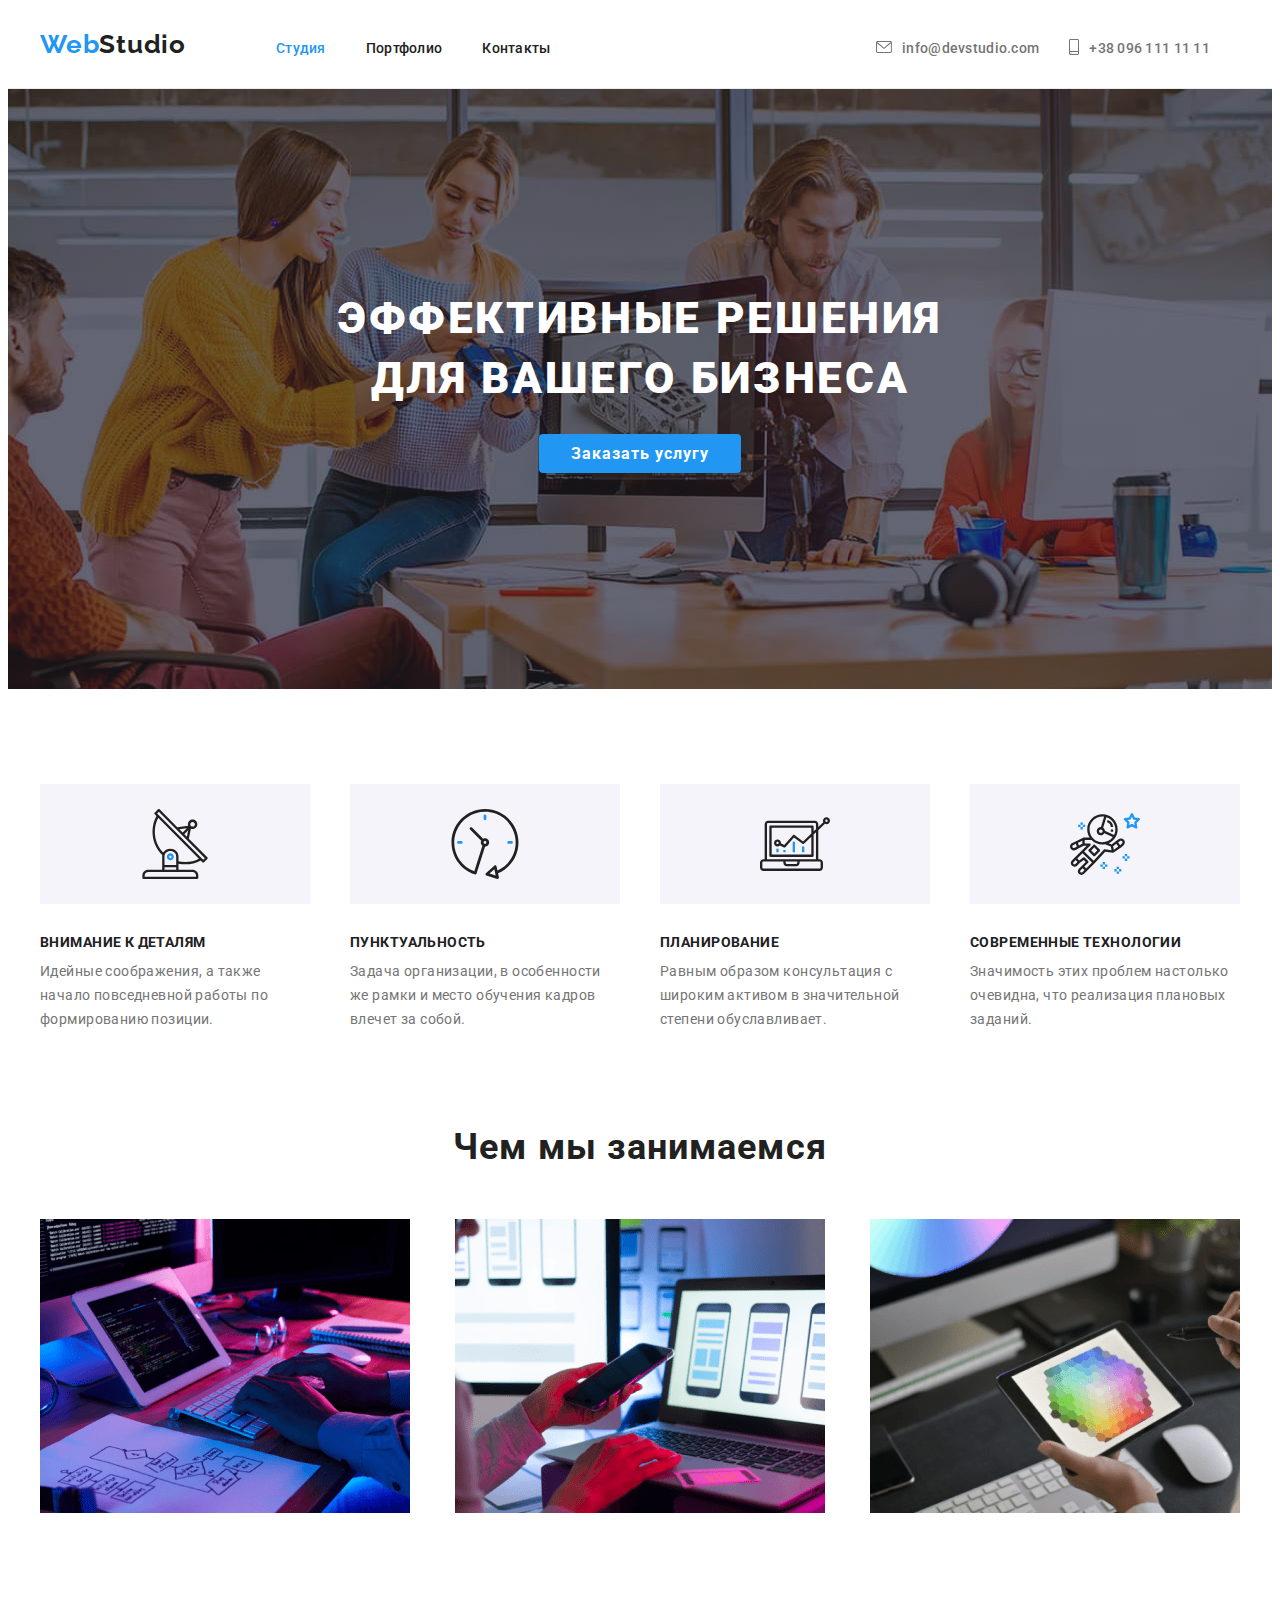
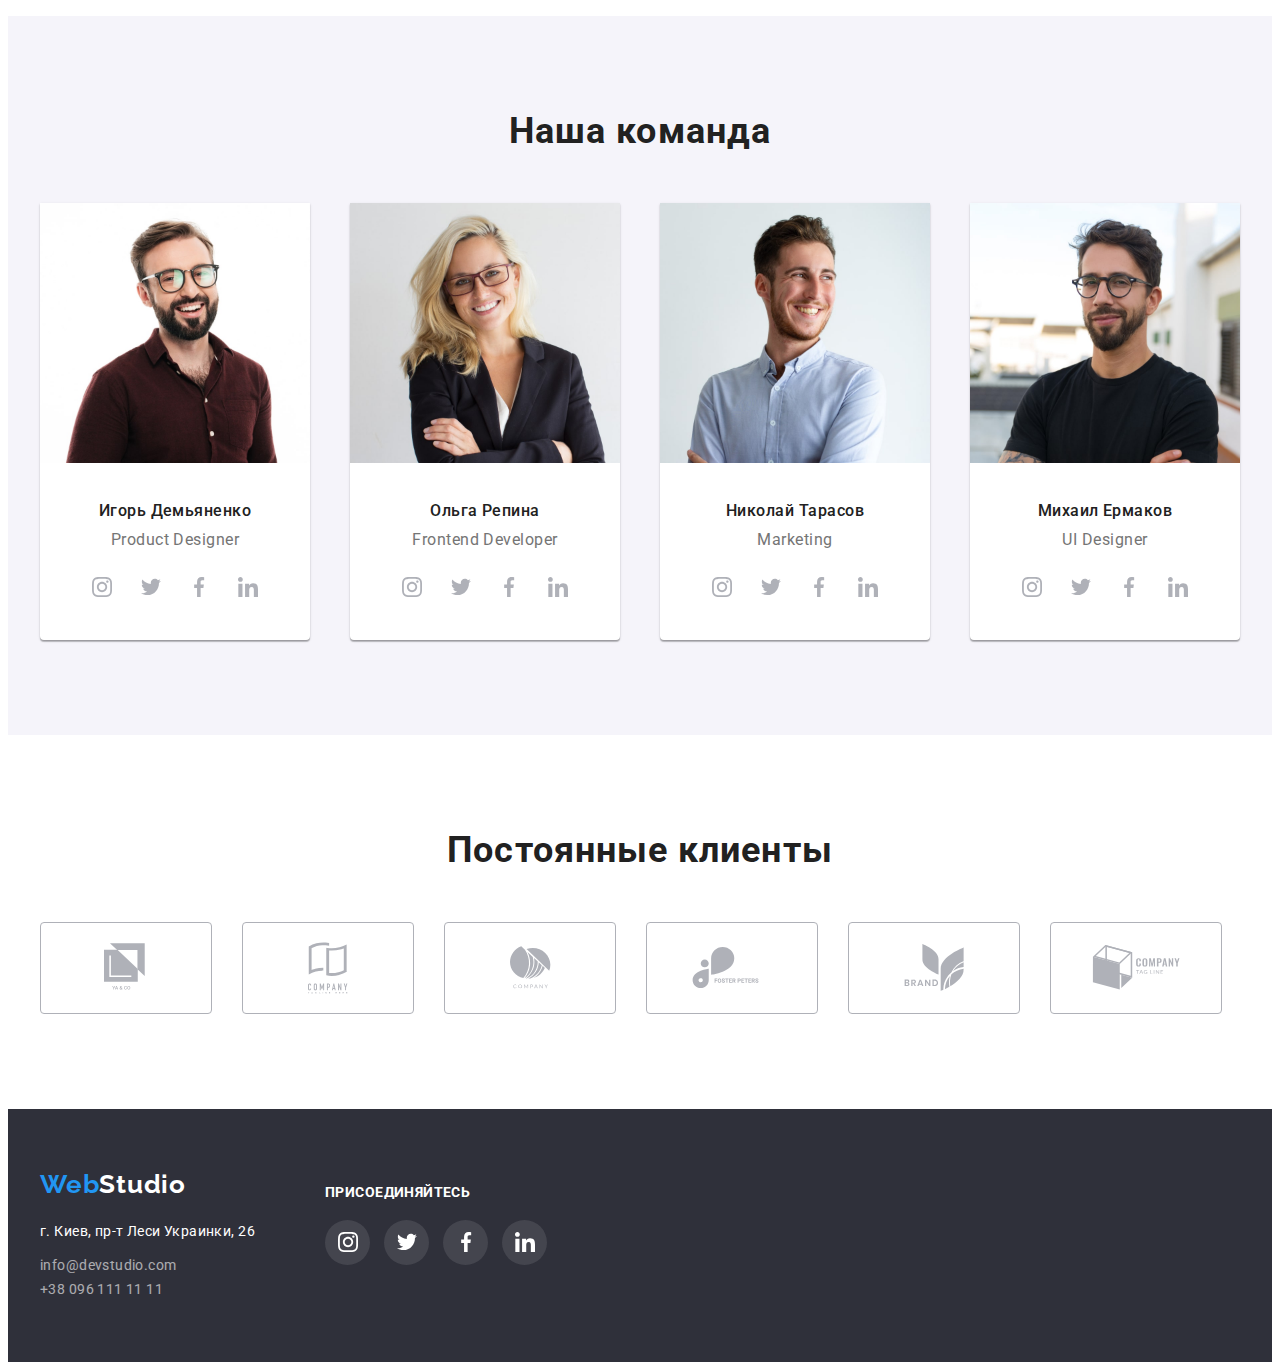
==== commit b1835a11: "1" ====
--- a/index.html
+++ b/index.html
@@ -21,26 +21,29 @@
             <nav class="main-nav">
                 <a href="./index.html" class="logo"><span>Web</span>Studio</a>
                 <ul class="site-nav list">
-                    <li class="item"><a href="" class="site-nav current">Студия</a></li>
+                    <li class="item"><a href="" class="site-nav current">Студия</a>
+                    </li>
                     <li class="item">
                         <a href="./portfolio.html" class="site-nav">Портфолио</a>
                     </li>
                     <li class="item"><a href="" class="site-nav">Контакты</a></li>
                 </ul>
-                <div class="header-mail-tel">
-                    <a href="" class="">
-                        <svg class="icon-contacts-header" width="16" height="12">
-                            <use href="./img/sprite.svg#icon-envelope"></use>
-                        </svg>
-                    </a>
-                    <a href="mailto:" class="items-contacts-header">info@devstudio.com</a>
-                    <a href="" class="link-icons-header">
-                        <svg class="icon-contacts-header" width="10" height="16">
-                            <use href="./img/sprite.svg#icon-smartphone"></use>
-                        </svg>
-                    </a>
-                    <a href="tel:" class="items-contacts-header">+38 096 111 11 11</a>
-                </div>
+                <ul class="header-mail-tel">
+                    <li class="header-center">
+                        <a href="" class="link-icons-header">
+                            <svg class="icon-contacts-header" width="16" height="12">
+                                <use href="./img/sprite.svg#icon-envelope"></use>
+                            </svg>
+                            <a href="mailto:" class="items-contacts-header">info@devstudio.com</a>
+                        </a>
+                        <a href="" class="link-icons-header">
+                            <svg class="icon-contacts-header" width="10" height="16">
+                                <use href="./img/sprite.svg#icon-smartphone"></use>
+                            </svg>
+                            <a href="tel:" class="items-contacts-header">+38 096 111 11 11</a>
+                        </a>
+                    </li>
+                </ul>
             </nav>
         </div>
     </header>
@@ -135,25 +138,25 @@
                             <p class="section-title-position">Product Designer</p>
                             <a href="" class="link-social-icons decoration-no">
                                 <svg class="names-social-icons" width="20" height="20">
-                                    <use href="../img/sprite.svg#icon-instagram">
+                                    <use href="./img/sprite.svg#icon-instagram">
                                     </use>
                                 </svg>
                             </a>
                             <a href="" class="link-social-icons decoration-no">
                                 <svg class="" width="20" height="20">
-                                    <use href="../img/sprite.svg#icon-twitter">
+                                    <use href="./img/sprite.svg#icon-twitter">
                                     </use>
                                 </svg>
                             </a>
                             <a href="" class="link-social-icons decoration-no">
                                 <svg class="" width="20" height="20">
-                                    <use href="../img/sprite.svg#icon-facebook">
+                                    <use href="./img/sprite.svg#icon-facebook">
                                     </use>
                                 </svg>
                             </a>
                             <a href="" class="link-social-icons decoration-no">
                                 <svg class="" width="20" height="20">
-                                    <use href="../img/sprite.svg#icon-linkedin">
+                                    <use href="./img/sprite.svg#icon-linkedin">
                                     </use>
                                 </svg>
                             </a>
@@ -166,25 +169,25 @@
                             <p class="section-title-position">Frontend Developer</p>
                             <a href="" class="link-social-icons decoration-no">
                                 <svg class="names-social-icons" width="20" height="20">
-                                    <use href="../img/sprite.svg#icon-instagram">
-                                    </use>
-                                </svg>
-                            </a>
-                            <a href="" class="link-social-icons decoration-no">
-                                <svg class="names-social-icons" width="20" height="20">
-                                    <use href="../img/sprite.svg#icon-twitter">
-                                    </use>
-                                </svg>
-                            </a>
-                            <a href="" class="link-social-icons decoration-no">
-                                <svg class="names-social-icons" width="20" height="20">
-                                    <use href="../img/sprite.svg#icon-facebook">
-                                    </use>
-                                </svg>
-                            </a>
-                            <a href="" class="link-social-icons decoration-no">
-                                <svg class="names-social-icons" width="20" height="20">
-                                    <use href="../img/sprite.svg#icon-linkedin">
+                                    <use href="./img/sprite.svg#icon-instagram">
+                                    </use>
+                                </svg>
+                            </a>
+                            <a href="" class="link-social-icons decoration-no">
+                                <svg class="names-social-icons" width="20" height="20">
+                                    <use href="./img/sprite.svg#icon-twitter">
+                                    </use>
+                                </svg>
+                            </a>
+                            <a href="" class="link-social-icons decoration-no">
+                                <svg class="names-social-icons" width="20" height="20">
+                                    <use href="./img/sprite.svg#icon-facebook">
+                                    </use>
+                                </svg>
+                            </a>
+                            <a href="" class="link-social-icons decoration-no">
+                                <svg class="names-social-icons" width="20" height="20">
+                                    <use href="./img/sprite.svg#icon-linkedin">
                                     </use>
                                 </svg>
                             </a>
@@ -197,25 +200,25 @@
                             <p class="section-title-position">Marketing</p>
                             <a href="" class="link-social-icons decoration-no">
                                 <svg class="names-social-icons" width="20" height="20">
-                                    <use href="../img/sprite.svg#icon-instagram">
-                                    </use>
-                                </svg>
-                            </a>
-                            <a href="" class="link-social-icons decoration-no">
-                                <svg class="names-social-icons" width="20" height="20">
-                                    <use href="../img/sprite.svg#icon-twitter">
-                                    </use>
-                                </svg>
-                            </a>
-                            <a href="" class="link-social-icons decoration-no">
-                                <svg class="names-social-icons" width="20" height="20">
-                                    <use href="../img/sprite.svg#icon-facebook">
-                                    </use>
-                                </svg>
-                            </a>
-                            <a href="" class="link-social-icons decoration-no">
-                                <svg class="names-social-icons" width="20" height="20">
-                                    <use href="../img/sprite.svg#icon-linkedin">
+                                    <use href="./img/sprite.svg#icon-instagram">
+                                    </use>
+                                </svg>
+                            </a>
+                            <a href="" class="link-social-icons decoration-no">
+                                <svg class="names-social-icons" width="20" height="20">
+                                    <use href="./img/sprite.svg#icon-twitter">
+                                    </use>
+                                </svg>
+                            </a>
+                            <a href="" class="link-social-icons decoration-no">
+                                <svg class="names-social-icons" width="20" height="20">
+                                    <use href="./img/sprite.svg#icon-facebook">
+                                    </use>
+                                </svg>
+                            </a>
+                            <a href="" class="link-social-icons decoration-no">
+                                <svg class="names-social-icons" width="20" height="20">
+                                    <use href="./img/sprite.svg#icon-linkedin">
                                     </use>
                                 </svg>
                             </a>
@@ -228,25 +231,25 @@
                             <p class="section-title-position">UI Designer</p>
                             <a href="" class="link-social-icons decoration-no">
                                 <svg class="names-social-icons" width="20" height="20">
-                                    <use href="../img/sprite.svg#icon-instagram">
-                                    </use>
-                                </svg>
-                            </a>
-                            <a href="" class="link-social-icons decoration-no">
-                                <svg class="names-social-icons" width="20" height="20">
-                                    <use href="../img/sprite.svg#icon-twitter">
-                                    </use>
-                                </svg>
-                            </a>
-                            <a href="" class="link-social-icons decoration-no">
-                                <svg class="names-social-icons" width="20" height="20">
-                                    <use href="../img/sprite.svg#icon-facebook">
-                                    </use>
-                                </svg>
-                            </a>
-                            <a href="" class="link-social-icons decoration-no">
-                                <svg class="names-social-icons" width="20" height="20">
-                                    <use href="../img/sprite.svg#icon-linkedin">
+                                    <use href="./img/sprite.svg#icon-instagram">
+                                    </use>
+                                </svg>
+                            </a>
+                            <a href="" class="link-social-icons decoration-no">
+                                <svg class="names-social-icons" width="20" height="20">
+                                    <use href="./img/sprite.svg#icon-twitter">
+                                    </use>
+                                </svg>
+                            </a>
+                            <a href="" class="link-social-icons decoration-no">
+                                <svg class="names-social-icons" width="20" height="20">
+                                    <use href="./img/sprite.svg#icon-facebook">
+                                    </use>
+                                </svg>
+                            </a>
+                            <a href="" class="link-social-icons decoration-no">
+                                <svg class="names-social-icons" width="20" height="20">
+                                    <use href="./img/sprite.svg#icon-linkedin">
                                     </use>
                                 </svg>
                             </a>
@@ -328,25 +331,25 @@
                     <h3 class="section-title-footer">присоединяйтесь</h3>
                     <a href="" class="link-social-icons-footer">
                         <svg class="" width="20" height="20">
-                            <use href="../img/sprite.svg#icon-instagram">
+                            <use href="./img/sprite.svg#icon-instagram">
                             </use>
                         </svg>
                     </a>
                     <a href="" class="link-social-icons-footer">
                         <svg class="" width="20" height="20">
-                            <use href="../img/sprite.svg#icon-twitter">
+                            <use href="./img/sprite.svg#icon-twitter">
                             </use>
                         </svg>
                     </a>
                     <a href="" class="link-social-icons-footer">
                         <svg class="" width="20" height="20">
-                            <use href="../img/sprite.svg#icon-facebook">
+                            <use href="./img/sprite.svg#icon-facebook">
                             </use>
                         </svg>
                     </a>
                     <a href="" class="link-social-icons-footer">
                         <svg class="" width="20" height="20">
-                            <use href="../img/sprite.svg#icon-linkedin">
+                            <use href="./img/sprite.svg#icon-linkedin">
                             </use>
                         </svg>
                     </a>
--- a/css/styles.css
+++ b/css/styles.css
@@ -78,7 +78,6 @@
 }
 .site-nav .item {
   list-style: none;
-  display: block;
   margin-left: 90px;
 }
 .site-nav :hover,
@@ -89,36 +88,43 @@
   color: var(--accent-color);
 }
 .header-mail-tel {
-  display: flex;
+  align-items: center;
   font-weight: 500;
-  font-size: 14px;
-  line-height: 1.142;
-  letter-spacing: 0.02em;
   margin-left: auto;
-}
-.header-mail-tel a {
-  text-decoration: none;
-  color: var(--title-text-color);
+  list-style: none;
 }
 .header-mail-tel .item + .item {
   padding-left: 50px;
 }
-.header-mail-tel *:hover,
+.header-center {
+  display: flex;
+  align-items: center;
+}
+.link-icons-header:hover {
+  fill: red;
+}
+.link-icons-header:hover .items-contacts-header a {
+  color: red;
+}
+/* .header-mail-tel *:hover,
 .header-mail-tel *:focus {
-  background: transparent;
-  color: var(--accent-color);
-}
+  color: var(--accent-color);
+} */
+/* .links-icons-header:hover,
+.icon-contacts-header:hover {
+  fill: red;
+} */
 .icon-contacts-header {
-  display: flex;
-  align-items: center;
   fill: var(--title-text-color);
 }
-.icon-contacts-header:hover {
-  fill: var(--accent-color);
+.link-icons-header {
+  text-decoration: none;
 }
 .items-contacts-header {
   padding-left: 10px;
   padding-right: 30px;
+  color: var(--title-text-color);
+  text-decoration: none;
 }
 
 /* Герой */
@@ -339,7 +345,7 @@
   fill: var(--icons);
 }
 .clients-button:hover .clients-icons,
-.clients-button :focus {
+.clients-button:focus {
   fill: var(--accent-color);
 }
 .clients-button:hover,
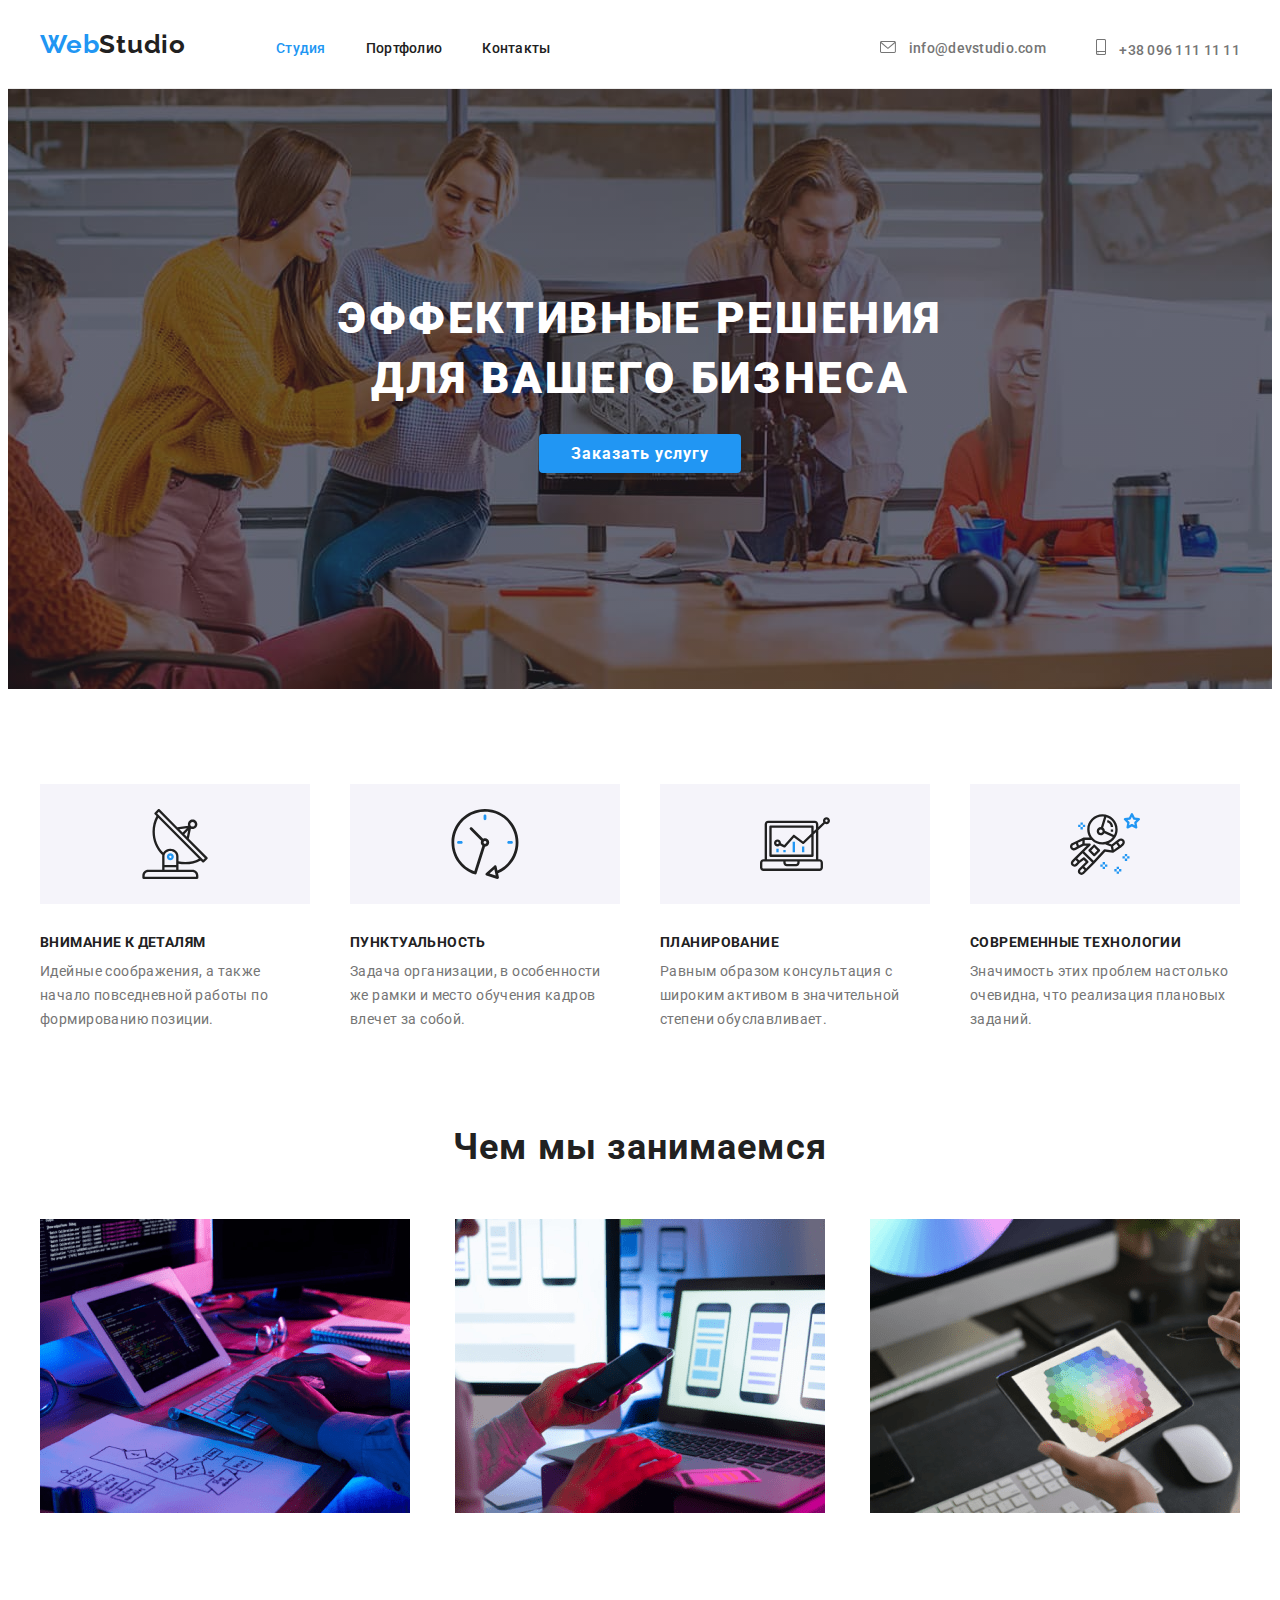
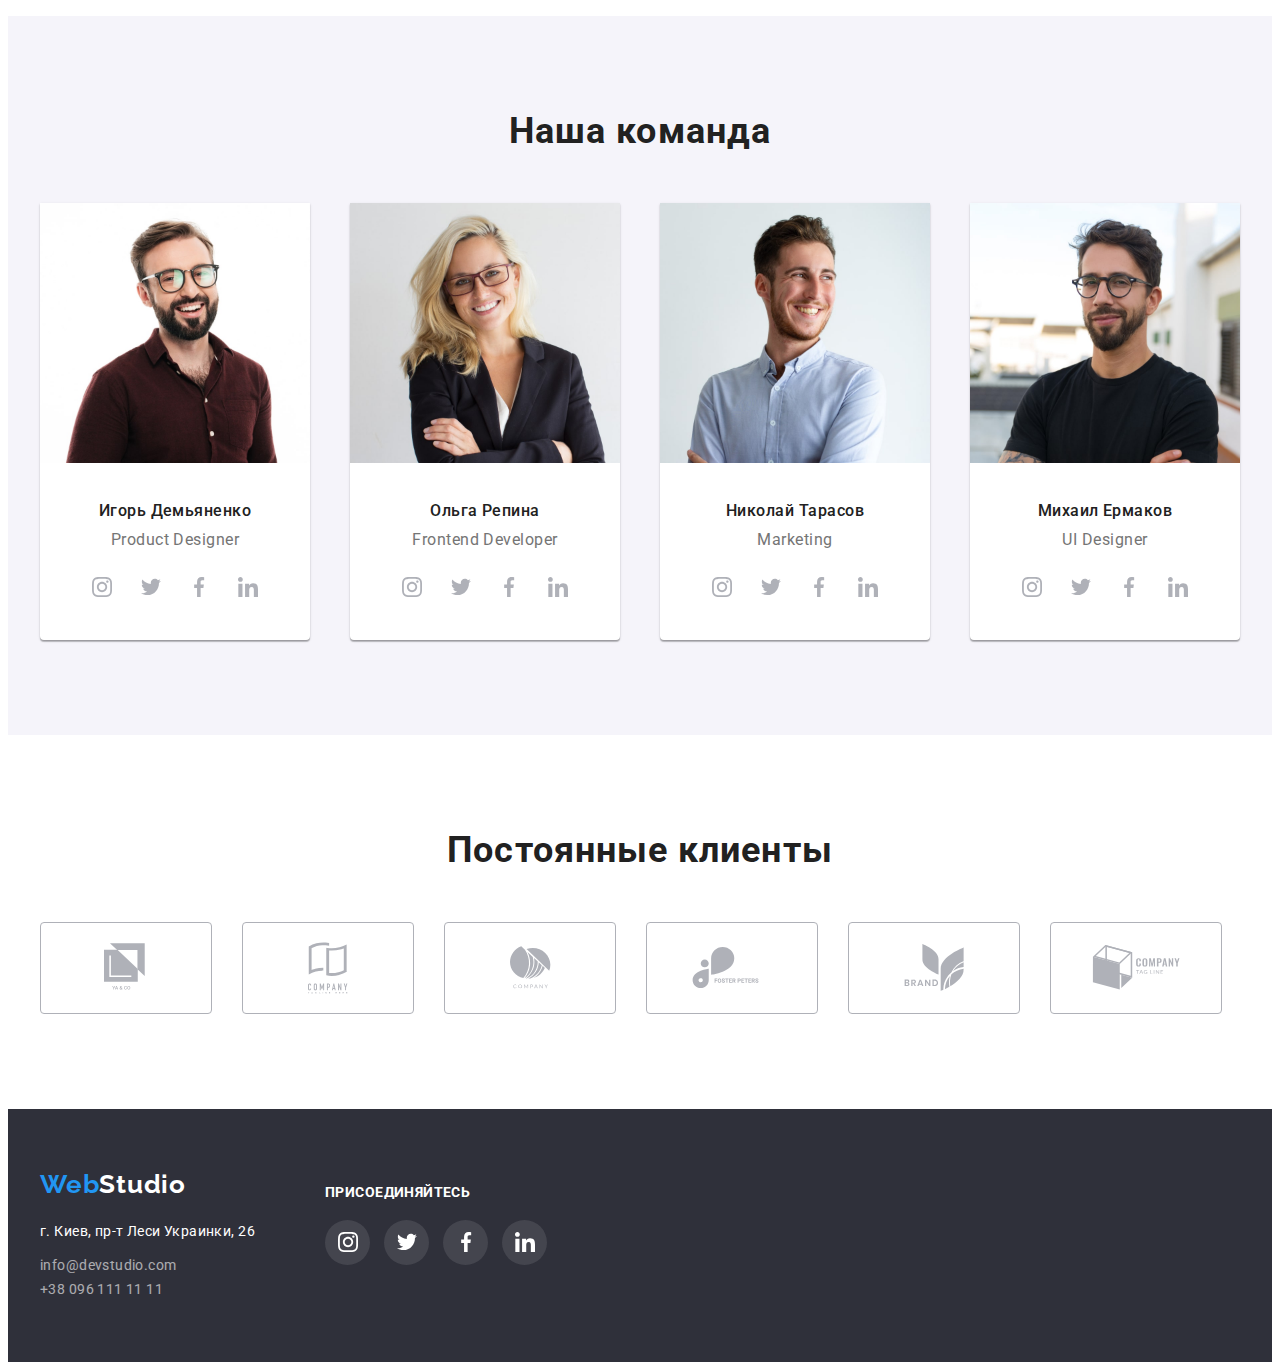
==== commit 2fe3bcb8: "1" ====
--- a/index.html
+++ b/index.html
@@ -30,17 +30,17 @@
                 </ul>
                 <ul class="header-mail-tel">
                     <li class="header-center">
-                        <a href="" class="link-icons-header">
+                        <a href="" class="link-icons-header item">
                             <svg class="icon-contacts-header" width="16" height="12">
                                 <use href="./img/sprite.svg#icon-envelope"></use>
                             </svg>
-                            <a href="mailto:" class="items-contacts-header">info@devstudio.com</a>
-                        </a>
-                        <a href="" class="link-icons-header">
+                            info@devstudio.com
+                        </a>
+                        <a href="" class="link-icons-header item">
                             <svg class="icon-contacts-header" width="10" height="16">
                                 <use href="./img/sprite.svg#icon-smartphone"></use>
                             </svg>
-                            <a href="tel:" class="items-contacts-header">+38 096 111 11 11</a>
+                            +38 096 111 11 11
                         </a>
                     </li>
                 </ul>
--- a/css/styles.css
+++ b/css/styles.css
@@ -100,33 +100,21 @@
   display: flex;
   align-items: center;
 }
-.link-icons-header:hover {
+.link-icons-header:hover .icon-contacts-header {
   fill: red;
 }
-.link-icons-header:hover .items-contacts-header a {
+.link-icons-header:hover .icon-contacts-header {
+  background: transparent;
   color: red;
 }
-/* .header-mail-tel *:hover,
-.header-mail-tel *:focus {
-  color: var(--accent-color);
-} */
-/* .links-icons-header:hover,
-.icon-contacts-header:hover {
-  fill: red;
-} */
 .icon-contacts-header {
   fill: var(--title-text-color);
+  margin-right: 10px;
 }
 .link-icons-header {
-  text-decoration: none;
-}
-.items-contacts-header {
-  padding-left: 10px;
-  padding-right: 30px;
   color: var(--title-text-color);
   text-decoration: none;
 }
-
 /* Герой */
 .overlay {
   max-width: 1600px;
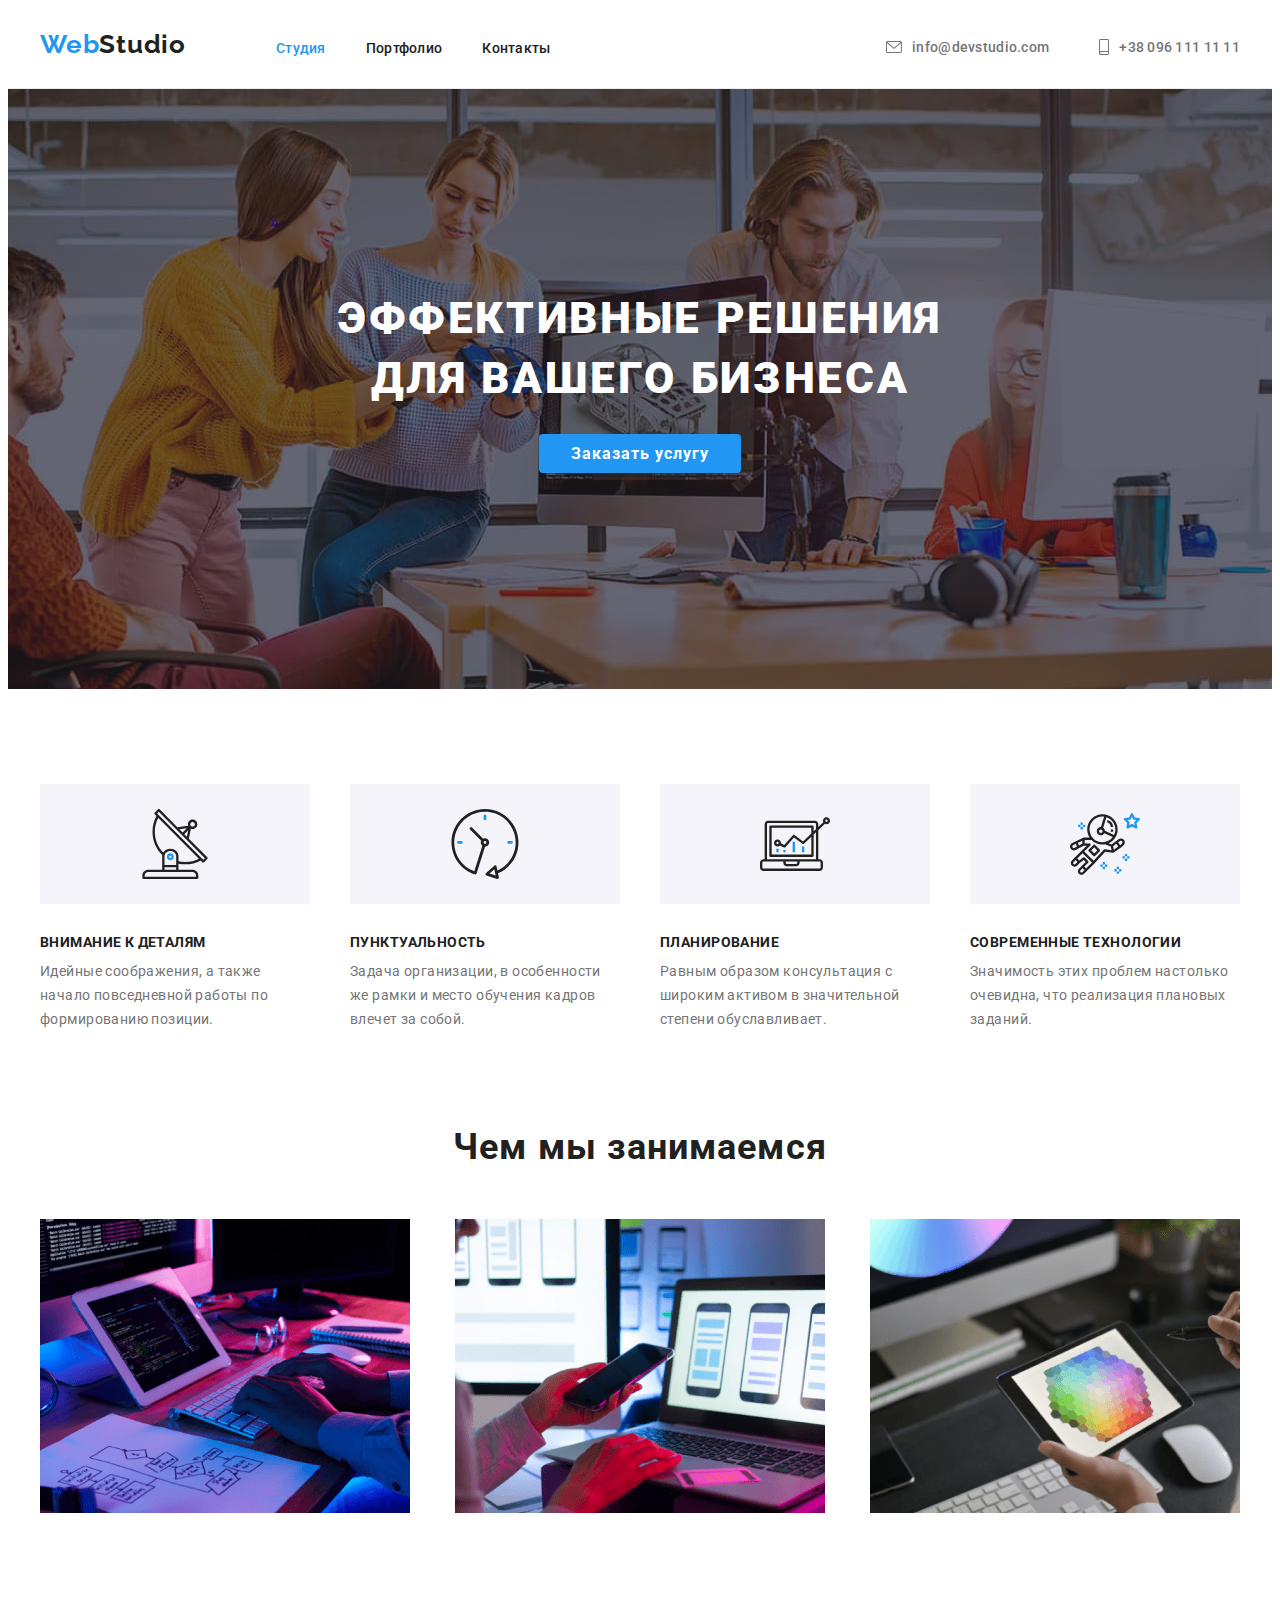
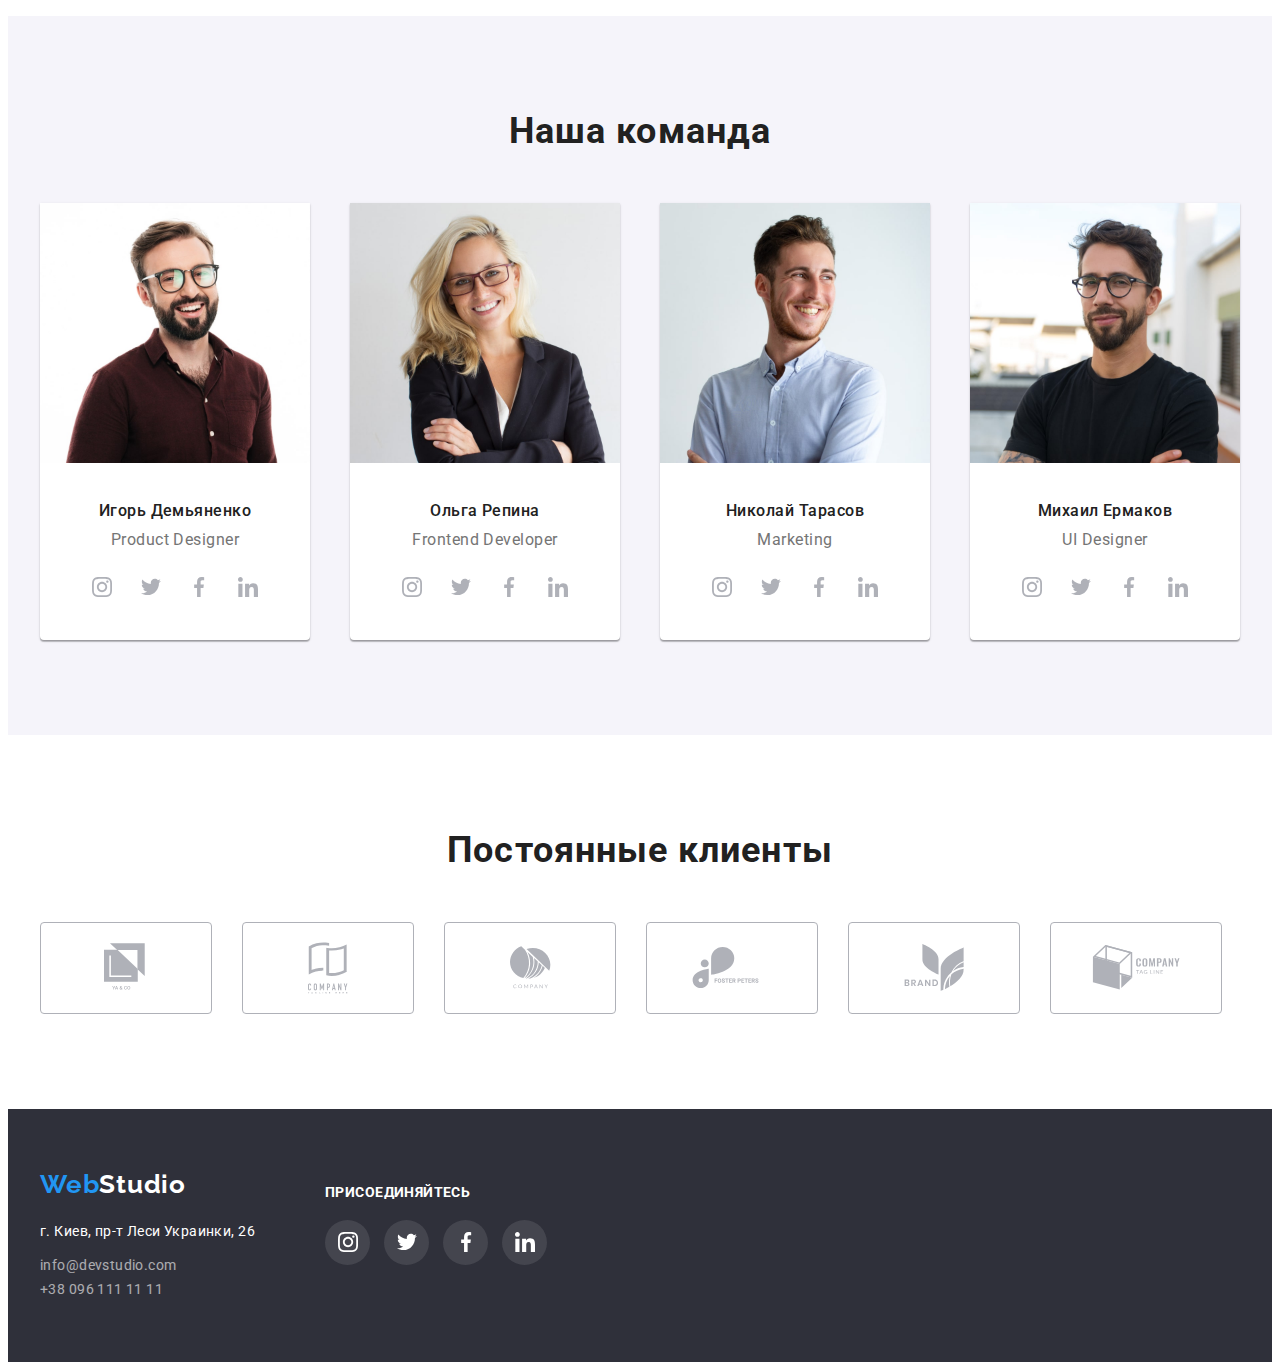
==== commit 424ae785: "1" ====
--- a/index.html
+++ b/index.html
@@ -30,13 +30,13 @@
                 </ul>
                 <ul class="header-mail-tel">
                     <li class="header-center">
-                        <a href="" class="link-icons-header item">
+                        <a href="" class="link-icons-header item header-center">
                             <svg class="icon-contacts-header" width="16" height="12">
                                 <use href="./img/sprite.svg#icon-envelope"></use>
                             </svg>
                             info@devstudio.com
                         </a>
-                        <a href="" class="link-icons-header item">
+                        <a href="" class="link-icons-header item header-center">
                             <svg class="icon-contacts-header" width="10" height="16">
                                 <use href="./img/sprite.svg#icon-smartphone"></use>
                             </svg>
--- a/css/styles.css
+++ b/css/styles.css
@@ -101,11 +101,10 @@
   align-items: center;
 }
 .link-icons-header:hover .icon-contacts-header {
-  fill: red;
-}
-.link-icons-header:hover .icon-contacts-header {
-  background: transparent;
-  color: red;
+  fill: var(--accent-color);
+}
+.link-icons-header:hover {
+  color: var(--accent-color);
 }
 .icon-contacts-header {
   fill: var(--title-text-color);
